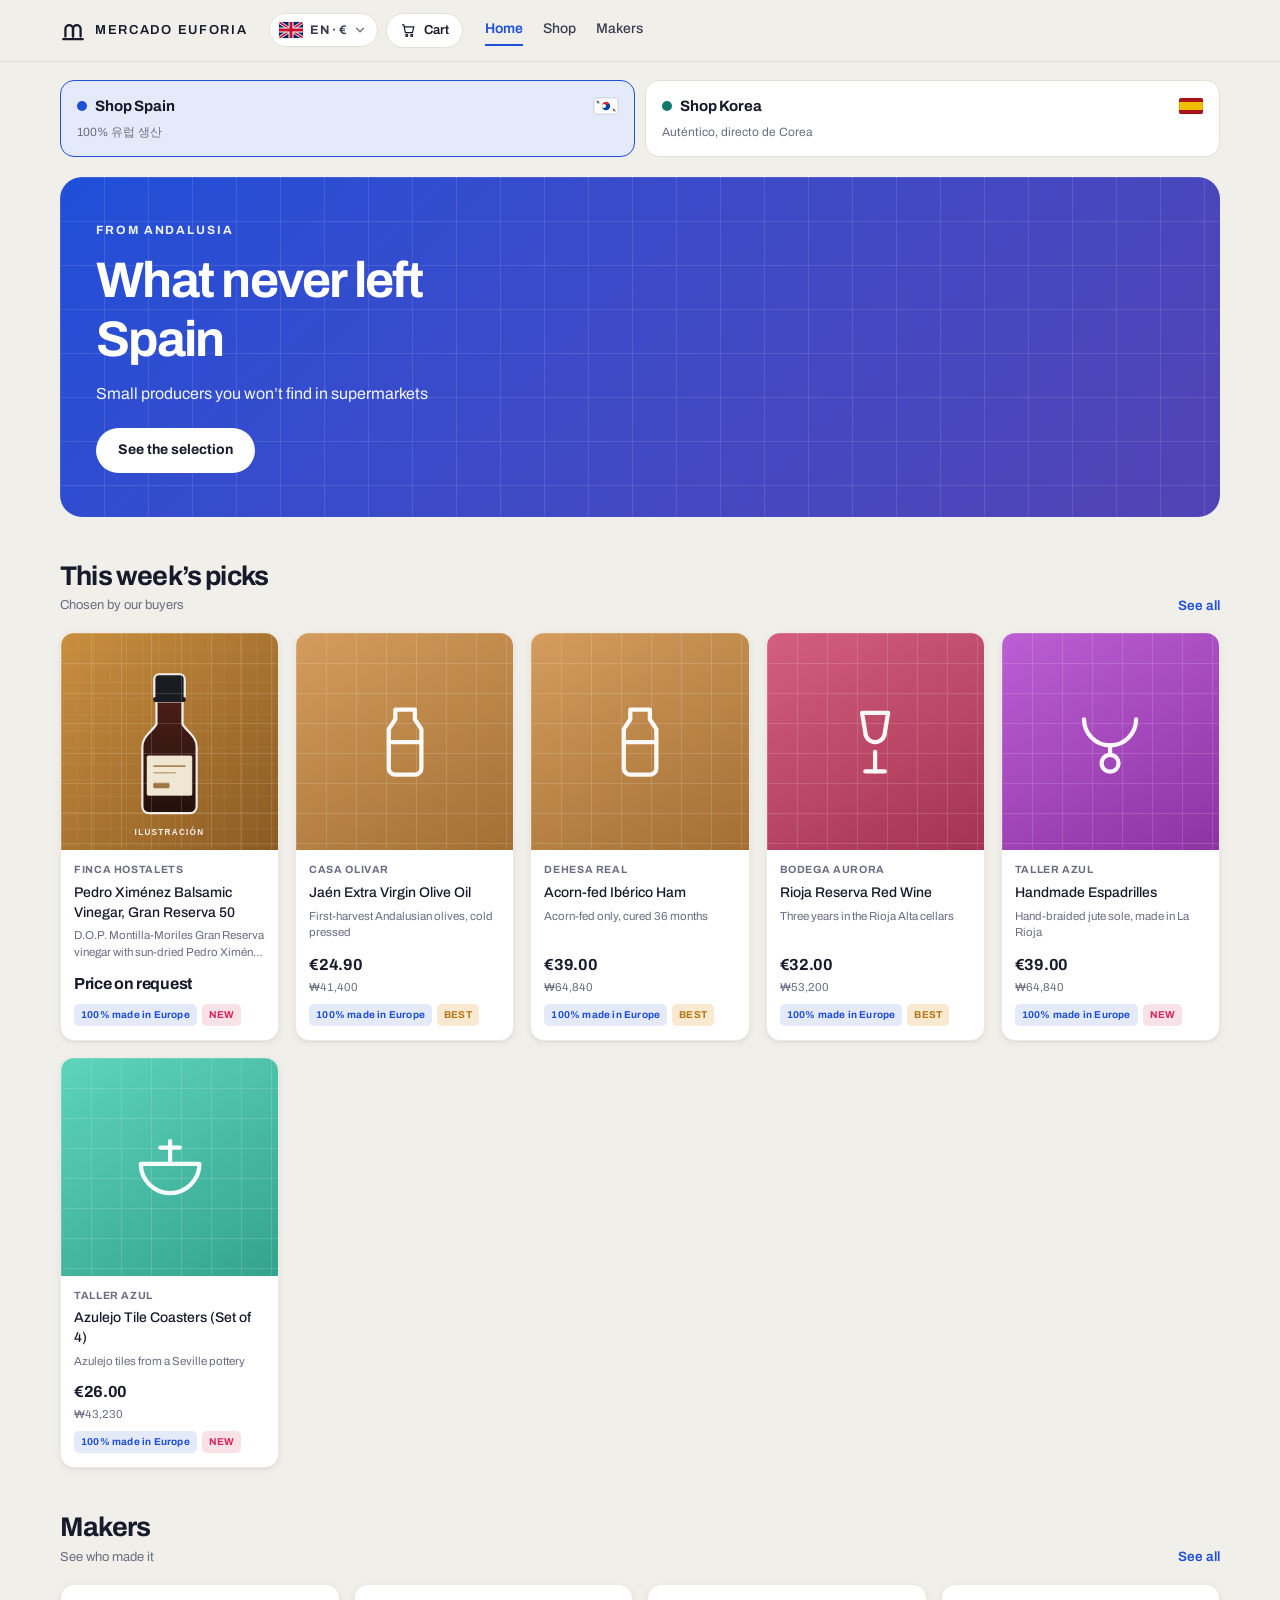
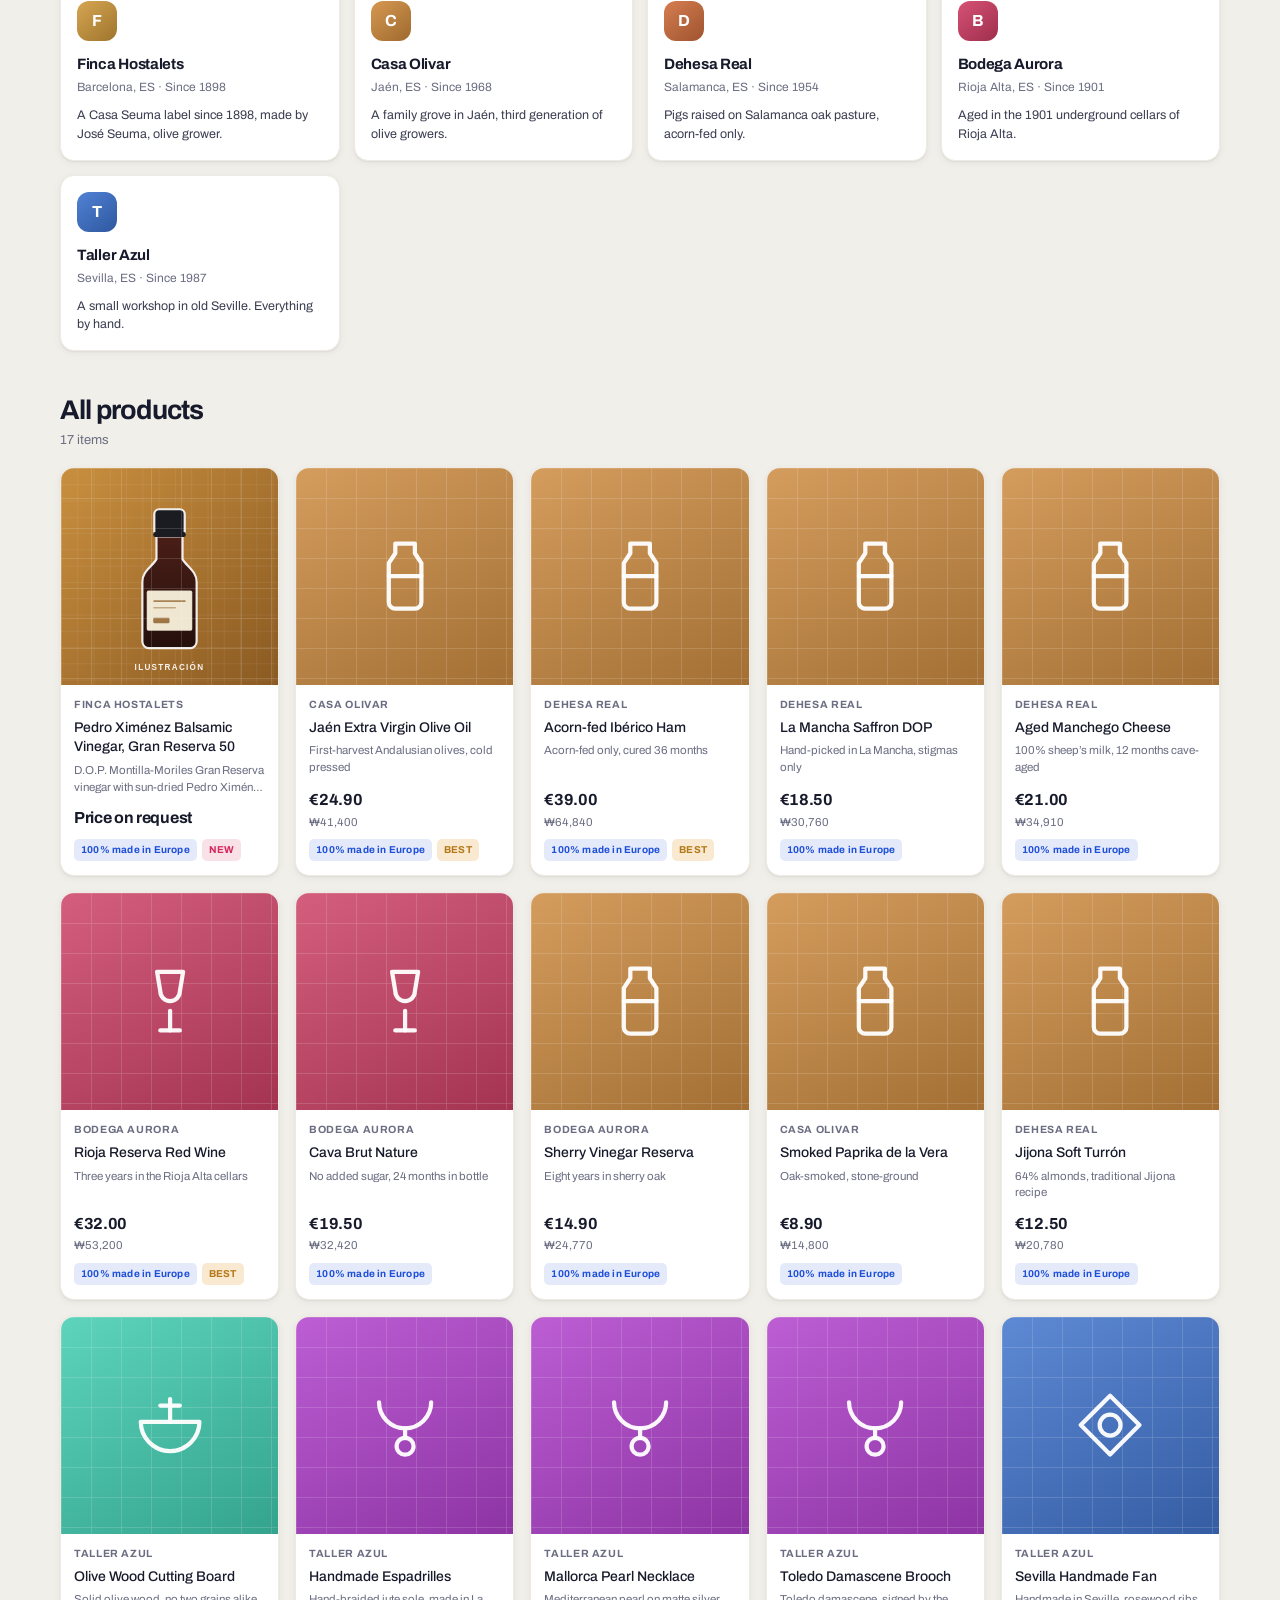
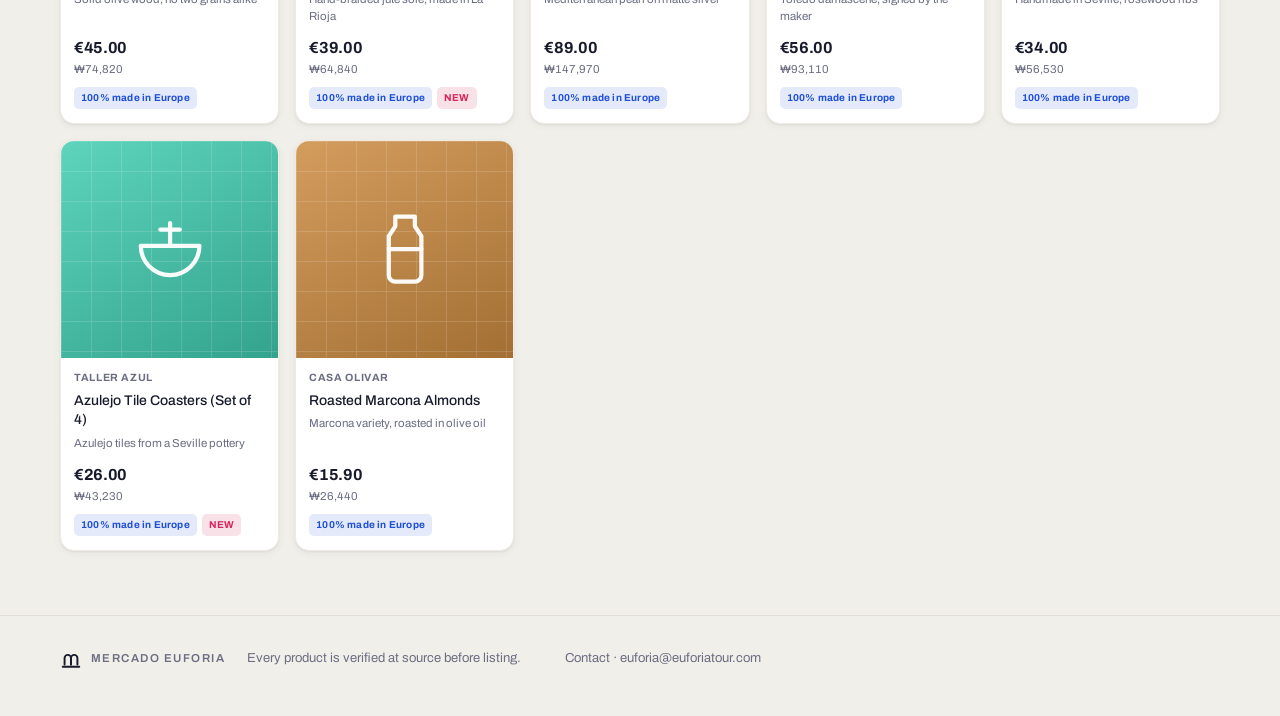
==== index.html @ 4f741f4c "Add files via upload" ====
<!doctype html>
<html lang="ko">
<head>
<meta charset="utf-8">
<meta name="viewport" content="width=device-width, initial-scale=1">
<title>Mercado Euforia — 유럽과 한국을, 한 장바구니 안에서</title>
<meta name="description" content="스페인 밖으로 수출되지 않던 것들과, 한국에서 실제로 쓰는 것들. 소규모 생산자에게서 바로 받은 상품을 7개 언어로 만나 보세요.">
<meta property="og:title" content="Mercado Euforia">
<meta property="og:description" content="유럽과 한국을, 한 장바구니 안에서">
<meta property="og:type" content="website">
<link rel="manifest" href="manifest.webmanifest">
<link rel="icon" href="assets/icon.svg" type="image/svg+xml">
<meta name="theme-color" content="#1E4FD8">
<meta name="apple-mobile-web-app-capable" content="yes">
<meta name="apple-mobile-web-app-status-bar-style" content="default">
<meta name="apple-mobile-web-app-title" content="Mercado">
<meta name="mobile-web-app-capable" content="yes">
<link rel="apple-touch-icon" href="assets/icon-180.png">
<link rel="preconnect" href="https://fonts.googleapis.com">
<link rel="preconnect" href="https://fonts.gstatic.com" crossorigin>
<link rel="stylesheet" href="https://fonts.googleapis.com/css2?family=Archivo:wght@400;500;600;700&display=swap">
<link rel="stylesheet" href="assets/styles.css">
</head>
<body>
<header class="site-head"></header>
<main id="main" class="wrap"></main>
<footer class="site-foot"></footer>

<script src="assets/i18n.js"></script>
<script src="assets/data.js"></script>
<script src="assets/media.js"></script>
<script src="assets/app.js"></script>
<script>
(function () {
  var M = window.ME, S = M.S, t = M.t;
  M.boot('index.html', function () {
    var es = S.hall === 'es';
    var list = M.P.filter(function (p) { return p.hall === S.hall; });
    var picks = list.filter(function (p) { return p.badge; }).slice(0, 8);
    var brands = M.B.filter(function (b) { return b.hall === S.hall; });

    document.getElementById('main').innerHTML =
      M.halls() +
      '<section class="hero">' +
        '<div class="tag">' + t(es ? 'home.tagES' : 'home.tagKR') + '</div>' +
        '<h1>' + t(es ? 'home.titleES' : 'home.titleKR').replace(/\n/g, '<br>') + '</h1>' +
        '<p>' + t(es ? 'home.subES' : 'home.subKR') + '</p>' +
        '<a class="cta" href="' + M.link('shop.html', {}) + '">' + t('home.cta') + '</a>' +
      '</section>' +

      '<section class="sec"><div class="sec-h"><div><h2>' + t('home.pick') + '</h2>' +
        '<div class="sub">' + t('home.pickSub') + '</div></div>' +
        '<a class="more" href="' + M.link('shop.html', {}) + '">' + t('home.more') + '</a></div>' +
        '<div class="grid">' + picks.map(M.pcard).join('') + '</div></section>' +

      '<section class="sec"><div class="sec-h"><div><h2>' + t('home.brands') + '</h2>' +
        '<div class="sub">' + t('home.brandsSub') + '</div></div>' +
        '<a class="more" href="' + M.link('brands.html', {}) + '">' + t('home.more') + '</a></div>' +
        '<div class="brands">' + brands.map(M.bcard).join('') + '</div></section>' +

      '<section class="sec"><div class="sec-h"><div><h2>' + t('home.all') + '</h2>' +
        '<div class="sub">' + list.length + ' ' + t('cat.items') + '</div></div></div>' +
        '<div class="grid">' + list.map(M.pcard).join('') + '</div></section>';
  });
})();
</script>
</body>
</html>
---- assets/styles.css ----
/* ===== Mercado Euforia — 공통 스타일 =====
   색을 바꾸려면 아래 :root 의 --cobalt / --jade / --pom 세 줄만 고치면 됩니다. */
:root{
  --bg:#F1EFE9; --surface:#FFFFFF; --surface2:#FAF8F4;
  --ink:#171A2B; --ink2:#3A3D50; --muted:#6B6E82;
  --line:#E3DFD6; --line2:#EFEBE3;

  --cobalt:#1E4FD8;   /* Shop Spain */
  --jade:#0F7A6C;     /* Shop Korea */
  --pom:#D6265A;      /* 포인트 */
  --saffron:#E09312;

  --accent:var(--cobalt);
  --accent-soft:color-mix(in srgb, var(--accent) 12%, var(--surface));
  --on-accent:#FFFFFF;

  --shadow-s:0 1px 2px rgba(23,26,43,.06), 0 2px 8px rgba(23,26,43,.05);
  --shadow-m:0 2px 6px rgba(23,26,43,.07), 0 14px 40px rgba(23,26,43,.10);
  --r-s:8px; --r-m:14px; --r-l:22px;
  --f:"Archivo","Pretendard","Apple SD Gothic Neo","Malgun Gothic","PingFang SC","Microsoft YaHei","Noto Sans KR",system-ui,sans-serif;
  --wrap:1200px;
}
@media (prefers-color-scheme: dark){
  :root:not([data-theme="light"]){
    --bg:#111320; --surface:#1A1D2C; --surface2:#222537;
    --ink:#ECEAE4; --ink2:#C6C6D2; --muted:#9698AC;
    --line:#2C3044; --line2:#252940;
    --cobalt:#7093FF; --jade:#3EC0AA; --pom:#FF5F87; --saffron:#F2B23F;
    --on-accent:#0E1020;
    --accent-soft:color-mix(in srgb, var(--accent) 22%, var(--surface));
    --shadow-s:0 1px 2px rgba(0,0,0,.4);
    --shadow-m:0 2px 6px rgba(0,0,0,.35), 0 16px 44px rgba(0,0,0,.45);
  }
}
:root[data-theme="dark"]{
  --bg:#111320; --surface:#1A1D2C; --surface2:#222537;
  --ink:#ECEAE4; --ink2:#C6C6D2; --muted:#9698AC;
  --line:#2C3044; --line2:#252940;
  --cobalt:#7093FF; --jade:#3EC0AA; --pom:#FF5F87; --saffron:#F2B23F;
  --on-accent:#0E1020;
  --accent-soft:color-mix(in srgb, var(--accent) 22%, var(--surface));
  --shadow-s:0 1px 2px rgba(0,0,0,.4);
  --shadow-m:0 2px 6px rgba(0,0,0,.35), 0 16px 44px rgba(0,0,0,.45);
}
[data-hall="kr"]{ --accent:var(--jade) }

*{box-sizing:border-box}
html{scroll-behavior:smooth}
body{
  margin:0; background:var(--bg); color:var(--ink); font-family:var(--f);
  font-size:16px; line-height:1.6; -webkit-font-smoothing:antialiased;
  word-break:keep-all; overflow-wrap:break-word;
}
h1,h2,h3,h4{margin:0; font-weight:700; letter-spacing:-.03em; text-wrap:balance; line-height:1.18}
p{margin:0}
a{color:inherit; text-decoration:none}
img{max-width:100%; display:block}
button{font:inherit; color:inherit; border:0; background:none; cursor:pointer}
input,select,textarea{font:inherit; color:inherit}
:focus-visible{outline:2.5px solid var(--accent); outline-offset:2px; border-radius:4px}
@media (prefers-reduced-motion:reduce){*{animation-duration:.01ms!important;transition-duration:.01ms!important}}
.wrap{max-width:var(--wrap); margin:0 auto; padding:0 20px}
[hidden]{display:none!important}
.sr{position:absolute;width:1px;height:1px;overflow:hidden;clip:rect(0 0 0 0);white-space:nowrap}

/* ---------- 로고 ---------- */
.mk{width:1em;height:1em;flex:none}
.lockup{display:flex;align-items:center;gap:9px}
.lockup .mk{font-size:26px;color:var(--ink)}
.lockup .wm{font-size:13px;font-weight:600;letter-spacing:.13em;text-transform:uppercase;white-space:nowrap}

/* ---------- 헤더 ---------- */
.site-head{position:sticky;top:0;z-index:60;background:color-mix(in srgb,var(--bg) 90%,transparent);backdrop-filter:blur(14px);border-bottom:1px solid var(--line)}
/* 데스크톱: 로고 · 메뉴 ······ 도구 를 한 줄에 */
.head-in{display:flex;align-items:center;gap:22px;padding-block:13px}
.head-top{display:contents}
.nav{display:flex;gap:20px;font-size:14px;font-weight:500;margin-right:auto}
.nav a{color:var(--ink2);padding:3px 0;border-bottom:2px solid transparent;white-space:nowrap}
.nav a:hover{color:var(--ink)}
.nav a[aria-current="page"]{color:var(--accent);border-bottom-color:var(--accent);font-weight:600}
.head-tools{display:flex;align-items:center;gap:8px}
.sel{background:var(--surface);border:1px solid var(--line);border-radius:999px;padding:6px 10px;font-size:13px;color:var(--ink2);cursor:pointer}
.picker-btn{display:flex;align-items:center;gap:7px;background:var(--surface);border:1px solid var(--line);border-radius:999px;padding:6px 10px 6px 9px;font-size:12.5px;font-weight:700;white-space:nowrap}
.picker-btn .flag{border-radius:2px;flex:none;box-shadow:0 0 0 .5px rgba(0,0,0,.12)}
.picker-btn .pb-t{letter-spacing:.04em;color:var(--ink2)}
.picker-btn .chev{width:14px;height:14px;fill:none;stroke:var(--muted);stroke-width:2.2;stroke-linecap:round;stroke-linejoin:round;flex:none}
.picker-btn[aria-expanded="true"]{border-color:var(--accent)}
.picker-btn[aria-expanded="true"] .chev{transform:rotate(180deg)}

.picker{position:absolute;top:calc(100% + 8px);right:20px;z-index:80;width:290px;
  background:var(--surface);border:1px solid var(--line);border-radius:var(--r-m);box-shadow:var(--shadow-m);padding:14px}
.pk-h{font-size:10.5px;font-weight:700;letter-spacing:.12em;text-transform:uppercase;color:var(--muted);margin-bottom:8px}
.pk-h + .curbar{margin-bottom:2px}
.pk-langs{display:grid;grid-template-columns:1fr 1fr;gap:5px;margin-bottom:16px}
.pk-lang{display:flex;align-items:center;gap:9px;padding:8px 9px;border-radius:9px;border:1px solid transparent;font-size:13px;font-weight:500;text-align:left;transition:.14s}
.pk-lang .flag{border-radius:2px;flex:none;box-shadow:0 0 0 .5px rgba(0,0,0,.12)}
.pk-lang:hover{background:var(--surface2)}
.pk-lang[aria-pressed="true"]{background:var(--accent-soft);border-color:var(--accent);color:var(--accent);font-weight:700}
.curbar{display:grid;grid-template-columns:1fr 1fr;gap:5px}
.cur{padding:9px 10px;font-size:13px;font-weight:600;color:var(--ink2);border:1px solid var(--line);border-radius:9px;background:var(--surface2);font-variant-numeric:tabular-nums;white-space:nowrap}
.cur[aria-pressed="true"]{background:var(--accent);color:var(--on-accent);border-color:var(--accent)}
.ios-hint{font-size:12.5px;color:var(--ink2);background:var(--surface2);border:1px solid var(--line2);border-radius:9px;padding:10px 11px;line-height:1.5}

/* 모바일: 1줄 = 로고 + 도구, 2줄 = 메뉴. 줄바꿈에 맡기지 않고 고정합니다. */
@media(max-width:860px){
  .wrap{padding:0 16px}
  .head-in{flex-direction:column;align-items:stretch;gap:9px;padding-block:10px 8px}
  .head-top{display:flex;align-items:center;justify-content:space-between;gap:10px}
  .lockup .mk{font-size:22px}
  .lockup .wm{font-size:11px;letter-spacing:.1em}
  .nav{margin-right:0;gap:20px;font-size:14px;overflow-x:auto;scrollbar-width:none}
  .nav::-webkit-scrollbar{display:none}
  .cart-btn{padding:6px 11px}
  .cart-lbl{display:none}
  .picker{left:16px;right:16px;width:auto}
  .picker-btn{padding:6px 9px 6px 8px;gap:6px}
  .hall{padding:12px 13px}
  .hall .hn{font-size:14px;gap:7px}
  .hall .hs{font-size:11.5px}
}
.cart-btn{position:relative;display:flex;align-items:center;gap:7px;background:var(--surface);border:1px solid var(--line);border-radius:999px;padding:6px 13px;font-size:13px;font-weight:600}
.cart-btn svg{width:17px;height:17px;fill:none;stroke:currentColor;stroke-width:1.7;stroke-linecap:round;stroke-linejoin:round}
.cart-n{background:var(--pom);color:#fff;font-size:11px;font-weight:700;border-radius:999px;min-width:18px;height:18px;display:grid;place-items:center;padding:0 5px}

/* ---------- 관 전환 ---------- */
.halls{display:grid;grid-template-columns:1fr 1fr;gap:10px;padding:18px 0 4px}
.hall{border:1px solid var(--line);background:var(--surface);border-radius:var(--r-m);padding:13px 16px;text-align:left;transition:.16s}
.hall .hn{font-weight:700;font-size:15px;display:flex;align-items:center;gap:8px;letter-spacing:-.01em}
.hall .ht{white-space:nowrap}
.hall .hf{margin-left:auto;display:flex}
.hall .hs{font-size:12px;color:var(--muted);margin-top:3px;line-height:1.4}
.hall .hf .flag{border-radius:2px;box-shadow:0 0 0 .5px rgba(0,0,0,.12)}
.hall .dot{width:10px;height:10px;border-radius:50%;flex:none}
.hall[data-h="es"] .dot{background:var(--cobalt)}
.hall[data-h="kr"] .dot{background:var(--jade)}
.hall[aria-pressed="true"]{border-color:var(--accent);background:var(--accent-soft)}

/* ---------- 히어로 ---------- */
.hero{
  margin-top:16px;border-radius:var(--r-l);padding:44px 36px;color:#fff;position:relative;overflow:hidden;
  background:linear-gradient(135deg,var(--accent),color-mix(in srgb,var(--accent) 72%,var(--pom)));
}
.hero::after{content:"";position:absolute;inset:0;opacity:.2;pointer-events:none;
  background-image:linear-gradient(to right,rgba(255,255,255,.55) 1px,transparent 1px),linear-gradient(to bottom,rgba(255,255,255,.55) 1px,transparent 1px);
  background-size:44px 44px}
.hero>*{position:relative}
.hero .tag{font-size:12px;letter-spacing:.16em;text-transform:uppercase;font-weight:700;opacity:.92}
.hero h1{font-size:clamp(30px,4.6vw,50px);margin-top:10px;letter-spacing:-.035em}
.hero p{margin-top:12px;font-size:16px;opacity:.94;max-width:44ch}
.hero .cta{display:inline-block;margin-top:22px;background:#fff;color:#171A2B;font-weight:700;font-size:14px;padding:11px 22px;border-radius:999px}

/* ---------- 섹션 ---------- */
.sec{padding:44px 0 0}
.sec-h{display:flex;align-items:flex-end;justify-content:space-between;gap:14px;margin-bottom:16px;flex-wrap:wrap}
.sec-h h2{font-size:clamp(21px,2.4vw,27px)}
.sec-h .sub{font-size:13px;color:var(--muted);margin-top:3px;letter-spacing:0;font-weight:400}
.sec-h .more{font-size:13.5px;color:var(--accent);font-weight:600}

/* ---------- 상품 카드 ---------- */
.grid{display:grid;grid-template-columns:repeat(auto-fill,minmax(210px,1fr));gap:16px}
.pcard{background:var(--surface);border:1px solid var(--line2);border-radius:var(--r-m);overflow:hidden;box-shadow:var(--shadow-s);display:flex;flex-direction:column;transition:.16s}
.pcard:hover{transform:translateY(-2px);box-shadow:var(--shadow-m)}
.pimg{aspect-ratio:1/1;position:relative;overflow:hidden;background:linear-gradient(150deg,hsl(var(--h) 58% 60%),hsl(var(--h) 52% 42%))}
.pimg::after{content:"";position:absolute;inset:0;opacity:.24;
  background-image:linear-gradient(to right,rgba(255,255,255,.6) 1px,transparent 1px),linear-gradient(to bottom,rgba(255,255,255,.6) 1px,transparent 1px);
  background-size:30px 30px}
.pimg.has-img{background:var(--surface2)}
.pimg.has-img img{position:absolute;inset:0;width:100%;height:100%;object-fit:cover}
.pimg .gl{position:absolute;inset:0;display:grid;place-items:center}
.pimg .gl svg{width:36%;height:36%;fill:none;stroke:rgba(255,255,255,.95);stroke-width:1.3;stroke-linecap:round;stroke-linejoin:round}
.pcard .body{padding:12px 13px 14px;display:flex;flex-direction:column;flex:1}
.pcard .brand{font-size:10.5px;font-weight:700;color:var(--muted);letter-spacing:.06em;text-transform:uppercase}
.pcard .name{font-size:14px;font-weight:500;margin-top:4px;line-height:1.4;display:-webkit-box;-webkit-line-clamp:2;line-clamp:2;-webkit-box-orient:vertical;overflow:hidden}
.pcard .tag{font-size:11.5px;color:var(--muted);margin-top:5px;line-height:1.45;display:-webkit-box;-webkit-line-clamp:2;line-clamp:2;-webkit-box-orient:vertical;overflow:hidden;flex:1}
.pcard .price{font-size:16px;font-weight:700;margin-top:10px;font-variant-numeric:tabular-nums;letter-spacing:-.02em}
.pcard .alt{font-size:11.5px;color:var(--muted);font-variant-numeric:tabular-nums}
.badges{display:flex;gap:5px;flex-wrap:wrap;margin-top:8px}
.bdg{font-size:10px;font-weight:700;padding:3px 7px;border-radius:5px;letter-spacing:.02em}
.bdg.eu{background:var(--accent-soft);color:var(--accent)}
.bdg.new{background:color-mix(in srgb,var(--pom) 14%,var(--surface));color:var(--pom)}
.bdg.best{background:color-mix(in srgb,var(--saffron) 20%,var(--surface));color:color-mix(in srgb,var(--saffron) 78%,var(--ink))}

/* ---------- 생산자 카드 ---------- */
.brands{display:grid;grid-template-columns:repeat(auto-fill,minmax(230px,1fr));gap:14px}
.bcard{background:var(--surface);border:1px solid var(--line2);border-radius:var(--r-m);padding:16px;box-shadow:var(--shadow-s);transition:.16s}
.bcard:hover{transform:translateY(-2px);box-shadow:var(--shadow-m)}
.bcard .av{width:40px;height:40px;border-radius:12px;display:grid;place-items:center;color:#fff;font-weight:700;font-size:16px}
.bcard .bn{font-size:15px;font-weight:700;margin-top:11px;letter-spacing:-.02em}
.bcard .bl{font-size:12px;color:var(--muted);margin-top:2px}
.bcard .bs{font-size:12.5px;color:var(--ink2);margin-top:9px;line-height:1.5}

/* ---------- 필터 ---------- */
.filters{display:flex;flex-direction:column;gap:9px;padding:8px 0 22px}
.chips{display:flex;gap:7px;flex-wrap:wrap}
.chip{padding:7px 14px;border-radius:999px;background:var(--surface);border:1px solid var(--line);font-size:13px;font-weight:500;color:var(--ink2);white-space:nowrap}
.chip[aria-pressed="true"]{background:var(--ink);color:var(--bg);border-color:var(--ink);font-weight:600}
.chip.sm{font-size:12.5px;padding:6px 12px;font-variant-numeric:tabular-nums}
.chip.sm[aria-pressed="true"]{background:var(--accent-soft);color:var(--accent);border-color:var(--accent);font-weight:700}
.count{font-size:13px;color:var(--muted);font-variant-numeric:tabular-nums}

/* ---------- 상품 상세 ---------- */
.pd{display:grid;grid-template-columns:1.05fr 1fr;gap:44px;padding:28px 0 0;align-items:start}
@media(max-width:820px){.pd{grid-template-columns:1fr;gap:26px}}
.pd .pimg{border-radius:var(--r-l)}
.pd .maker{font-size:13.5px;font-weight:600;color:var(--accent)}
.pd h1{font-size:clamp(24px,3.2vw,34px);margin-top:10px}
.pd .lead{font-size:15px;color:var(--ink2);margin-top:12px;line-height:1.6}
.price-row{display:flex;align-items:baseline;gap:12px;margin-top:20px}
.price-row .main{font-size:30px;font-weight:700;font-variant-numeric:tabular-nums;letter-spacing:-.035em}
.price-row .alt{font-size:14px;color:var(--muted);font-variant-numeric:tabular-nums}
.fxline{display:inline-block;margin-top:10px;font-size:12px;color:var(--ink2);background:var(--surface2);border:1px solid var(--line2);border-radius:7px;padding:5px 10px;font-variant-numeric:tabular-nums}
.fxnote{font-size:11.5px;color:var(--muted);margin-top:7px;line-height:1.5;max-width:52ch}
.pdesc{margin-top:24px;padding-top:20px;border-top:1px solid var(--line2)}
.pdesc h2{font-size:15px;letter-spacing:.02em;margin-bottom:10px}
.pdesc p{font-size:14.5px;line-height:1.75;color:var(--ink2);max-width:62ch}
.pdesc p + p{margin-top:10px}
.seal{display:flex;gap:12px;align-items:center;margin-top:20px;padding:14px 16px;border-radius:var(--r-m);background:var(--accent-soft);font-size:13px;line-height:1.5}
.seal b{display:block;font-size:14px;color:var(--accent)}
.seal .ring{width:36px;height:36px;border-radius:50%;border:2px solid var(--accent);display:grid;place-items:center;color:var(--accent);font-size:12px;font-weight:700;flex:none}
.spec{border-top:1px solid var(--line2);margin-top:22px;padding-top:16px;display:grid;gap:11px}
.spec .row{display:flex;justify-content:space-between;gap:18px;font-size:13.5px}
.spec dt{color:var(--muted);margin:0}
.spec dd{margin:0;font-weight:500;text-align:right}
.buy{display:flex;gap:10px;margin-top:24px;align-items:stretch;flex-wrap:wrap}
.qty{display:flex;align-items:center;gap:14px;border:1px solid var(--line);border-radius:12px;padding:0 14px;background:var(--surface)}
.qty button{width:28px;height:28px;border-radius:8px;background:var(--surface2);display:grid;place-items:center;font-weight:700;line-height:1}
.qty .n{font-weight:700;min-width:20px;text-align:center;font-variant-numeric:tabular-nums}
.btn{padding:14px 26px;border-radius:12px;font-weight:700;font-size:15px;text-align:center;transition:.15s;display:inline-block}
.btn.primary{background:var(--accent);color:var(--on-accent);flex:1;min-width:200px}
.btn.primary:hover{filter:brightness(1.08)}
.btn.ghost{background:var(--surface);border:1px solid var(--line)}
.btn.block{display:block;width:100%}

/* ---------- 장바구니 ---------- */
.cart-grid{display:grid;grid-template-columns:1.6fr 1fr;gap:34px;align-items:start;padding-top:22px}
@media(max-width:900px){.cart-grid{grid-template-columns:1fr}}
.citem{display:flex;gap:14px;background:var(--surface);border:1px solid var(--line2);border-radius:var(--r-m);padding:12px;box-shadow:var(--shadow-s);margin-bottom:12px}
.citem .pimg{width:88px;height:88px;border-radius:var(--r-s);flex:none;aspect-ratio:auto}
.citem .ci{flex:1;min-width:0}
.citem .cn{font-size:14.5px;font-weight:500;line-height:1.4}
.citem .cb{font-size:10.5px;color:var(--muted);font-weight:700;text-transform:uppercase;letter-spacing:.05em}
.citem .cp{font-size:15px;font-weight:700;margin-top:6px;font-variant-numeric:tabular-nums}
.citem .rm{color:var(--muted);font-size:12.5px;align-self:flex-start;text-decoration:underline}
.summary{background:var(--surface);border:1px solid var(--line);border-radius:var(--r-m);padding:20px;box-shadow:var(--shadow-s);position:sticky;top:86px}
.summary .r{display:flex;justify-content:space-between;font-size:14px;color:var(--ink2);font-variant-numeric:tabular-nums;margin-bottom:10px}
.summary .r.total{border-top:1px dashed var(--line);padding-top:13px;margin-top:6px;font-size:18px;font-weight:700;color:var(--ink)}
.note{font-size:12px;color:var(--muted);line-height:1.55;background:var(--surface2);border:1px dashed var(--line);border-radius:var(--r-s);padding:11px 13px;margin-top:14px}
.empty{padding:80px 20px;text-align:center;color:var(--muted)}
.empty .big{font-size:22px;color:var(--ink);font-weight:700;margin-bottom:8px}

/* ---------- 폼 ---------- */
.form{background:var(--surface);border:1px solid var(--line);border-radius:var(--r-m);padding:22px;box-shadow:var(--shadow-s);margin-top:20px}
.form h2{font-size:20px}
.form .lede{font-size:13.5px;color:var(--muted);margin-top:8px;line-height:1.6}
.fgrid{display:grid;grid-template-columns:1fr 1fr;gap:14px;margin-top:18px}
@media(max-width:640px){.fgrid{grid-template-columns:1fr}}
.field{display:flex;flex-direction:column;gap:6px}
.field.full{grid-column:1/-1}
.field label{font-size:12.5px;font-weight:600;color:var(--muted)}
.field input,.field textarea,.field select{
  background:var(--surface2);border:1px solid var(--line);border-radius:10px;padding:11px 13px;font-size:14px;width:100%;
}
.field textarea{min-height:88px;resize:vertical}
.req{color:var(--pom)}

/* ---------- 푸터 ---------- */
.site-foot{margin-top:64px;border-top:1px solid var(--line);padding:32px 0 46px;color:var(--muted);font-size:13px}
.foot-in{display:flex;gap:22px;flex-wrap:wrap;align-items:center}
.foot-in .lockup .mk{font-size:22px}
.foot-in .lockup .wm{font-size:11.5px}

/* ---------- 토스트 ---------- */
.toast{position:fixed;left:50%;bottom:28px;transform:translateX(-50%) translateY(12px);background:var(--ink);color:var(--bg);
  font-size:14px;font-weight:600;padding:12px 22px;border-radius:999px;opacity:0;pointer-events:none;transition:.25s;z-index:100;box-shadow:var(--shadow-m)}
.toast.on{opacity:1;transform:translateX(-50%) translateY(0)}

/* 좁은 화면: 관 카드가 두 칸으로 나란히 서려면 국기를 뺍니다 (부제가 이미 알려 줍니다) */
@media(max-width:420px){
  .halls{gap:8px}
  .hall{min-width:0;padding:11px 12px}
  .hall .hf{display:none}
  .hall .ht{overflow:hidden;text-overflow:ellipsis;min-width:0}
}
/* 아주 좁은 화면: 언어 버튼은 국기만 남깁니다 */
@media(max-width:374px){
  .lockup{min-width:0}
  .lockup .wm{font-size:10px;letter-spacing:.08em;overflow:hidden;text-overflow:ellipsis}
  .picker-btn .pb-t{display:none}
  .head-tools{gap:6px}
}

/* ===== 사진 갤러리 · 영상 ===== */
.gal{display:flex;flex-direction:column;gap:10px}
.gal .pimg{border-radius:var(--r-l)}
.pimg.is-video{background:#0C0E16}
.pimg.is-video iframe,.pimg.is-video video{position:absolute;inset:0;width:100%;height:100%;border:0;display:block;background:#0C0E16}
.pimg.is-video::after{display:none}
.gal-thumbs{display:flex;gap:8px;overflow-x:auto;scrollbar-width:none;padding-bottom:2px}
.gal-thumbs::-webkit-scrollbar{display:none}
.gth{position:relative;flex:0 0 68px;width:68px;height:68px;padding:0;border:1.5px solid var(--line);
  border-radius:var(--r-s);overflow:hidden;background:var(--surface2);cursor:pointer;transition:.15s}
.gth:hover{border-color:var(--muted)}
.gth.on{border-color:var(--accent);box-shadow:0 0 0 2px color-mix(in srgb,var(--accent) 26%,transparent)}
.gth img{width:100%;height:100%;object-fit:cover;display:block}
.gth .vbg{position:absolute;inset:0;background:linear-gradient(150deg,#2A2E42,#12141F)}
.gth .play{position:absolute;inset:0;display:grid;place-items:center;background:rgba(10,12,20,.34)}
.gth .play svg{width:24px;height:24px;fill:#fff}
@media(max-width:820px){ .gth{flex:0 0 60px;width:60px;height:60px} }
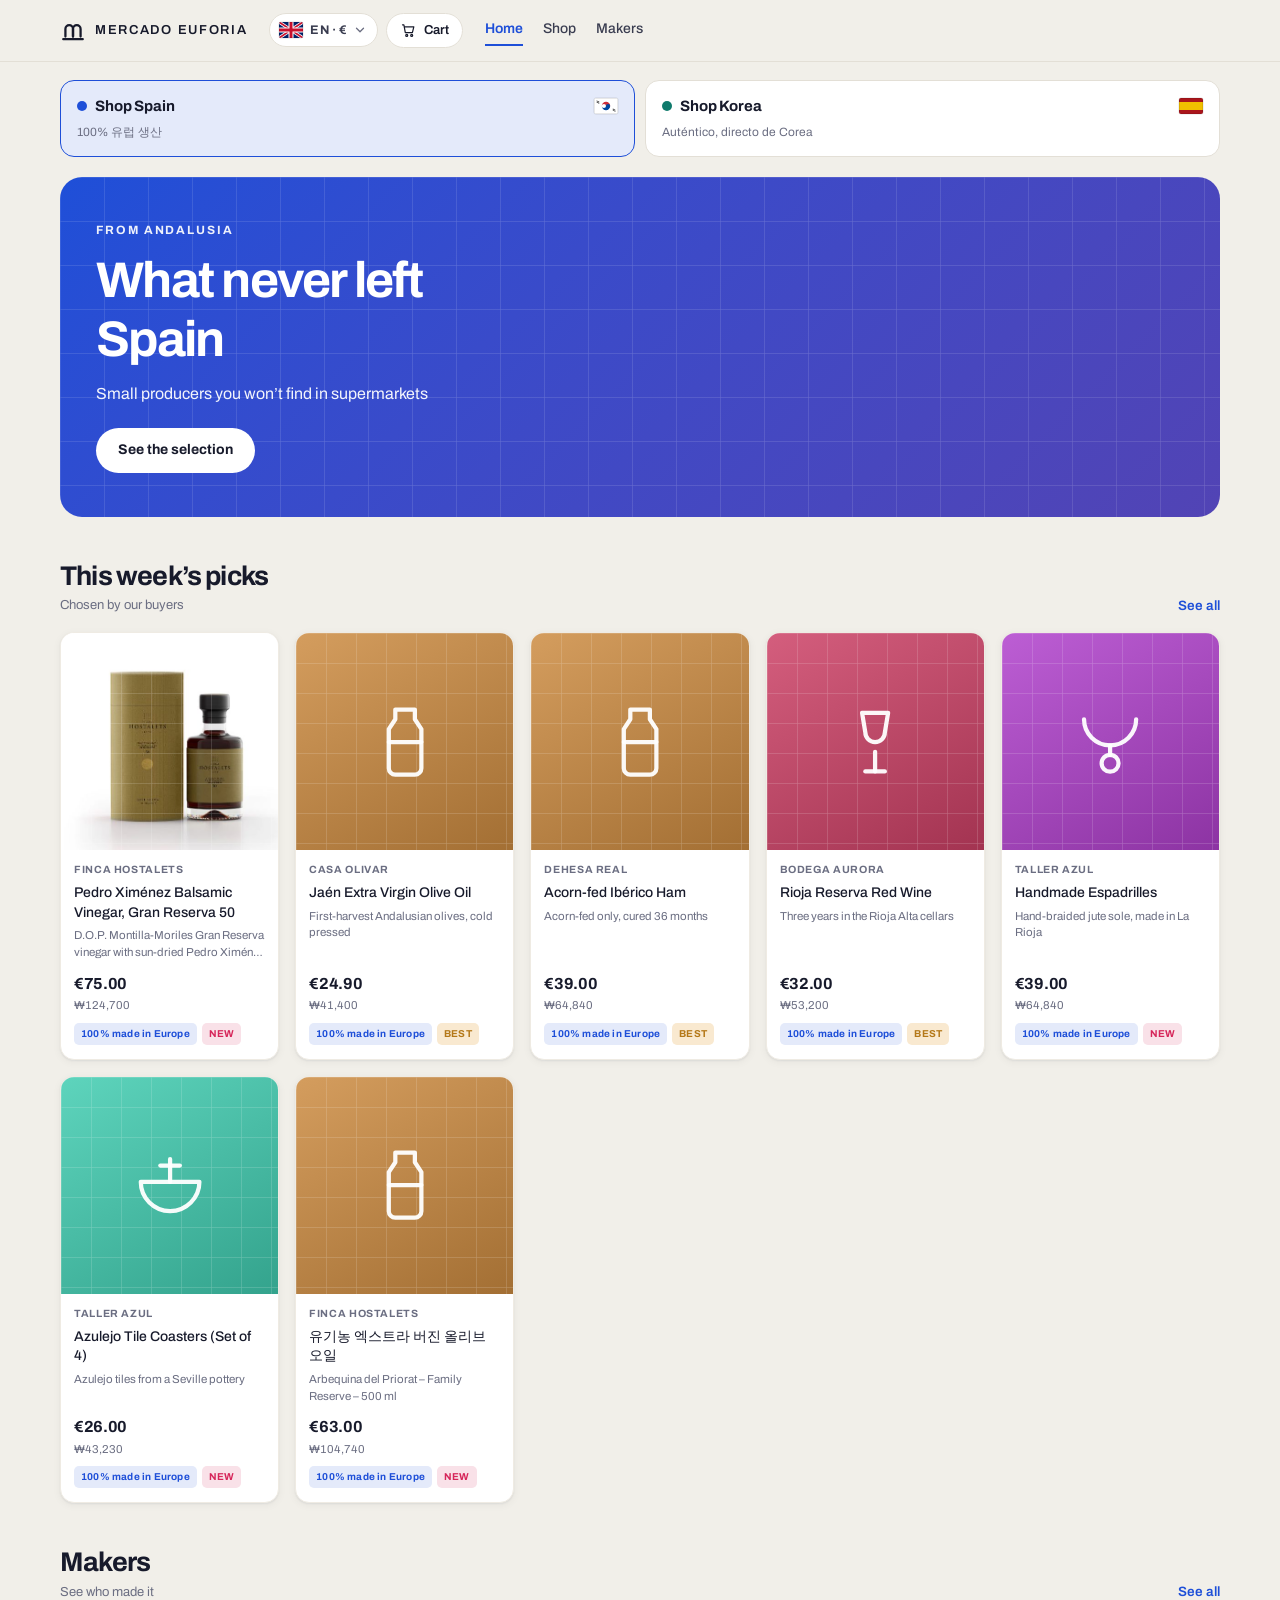
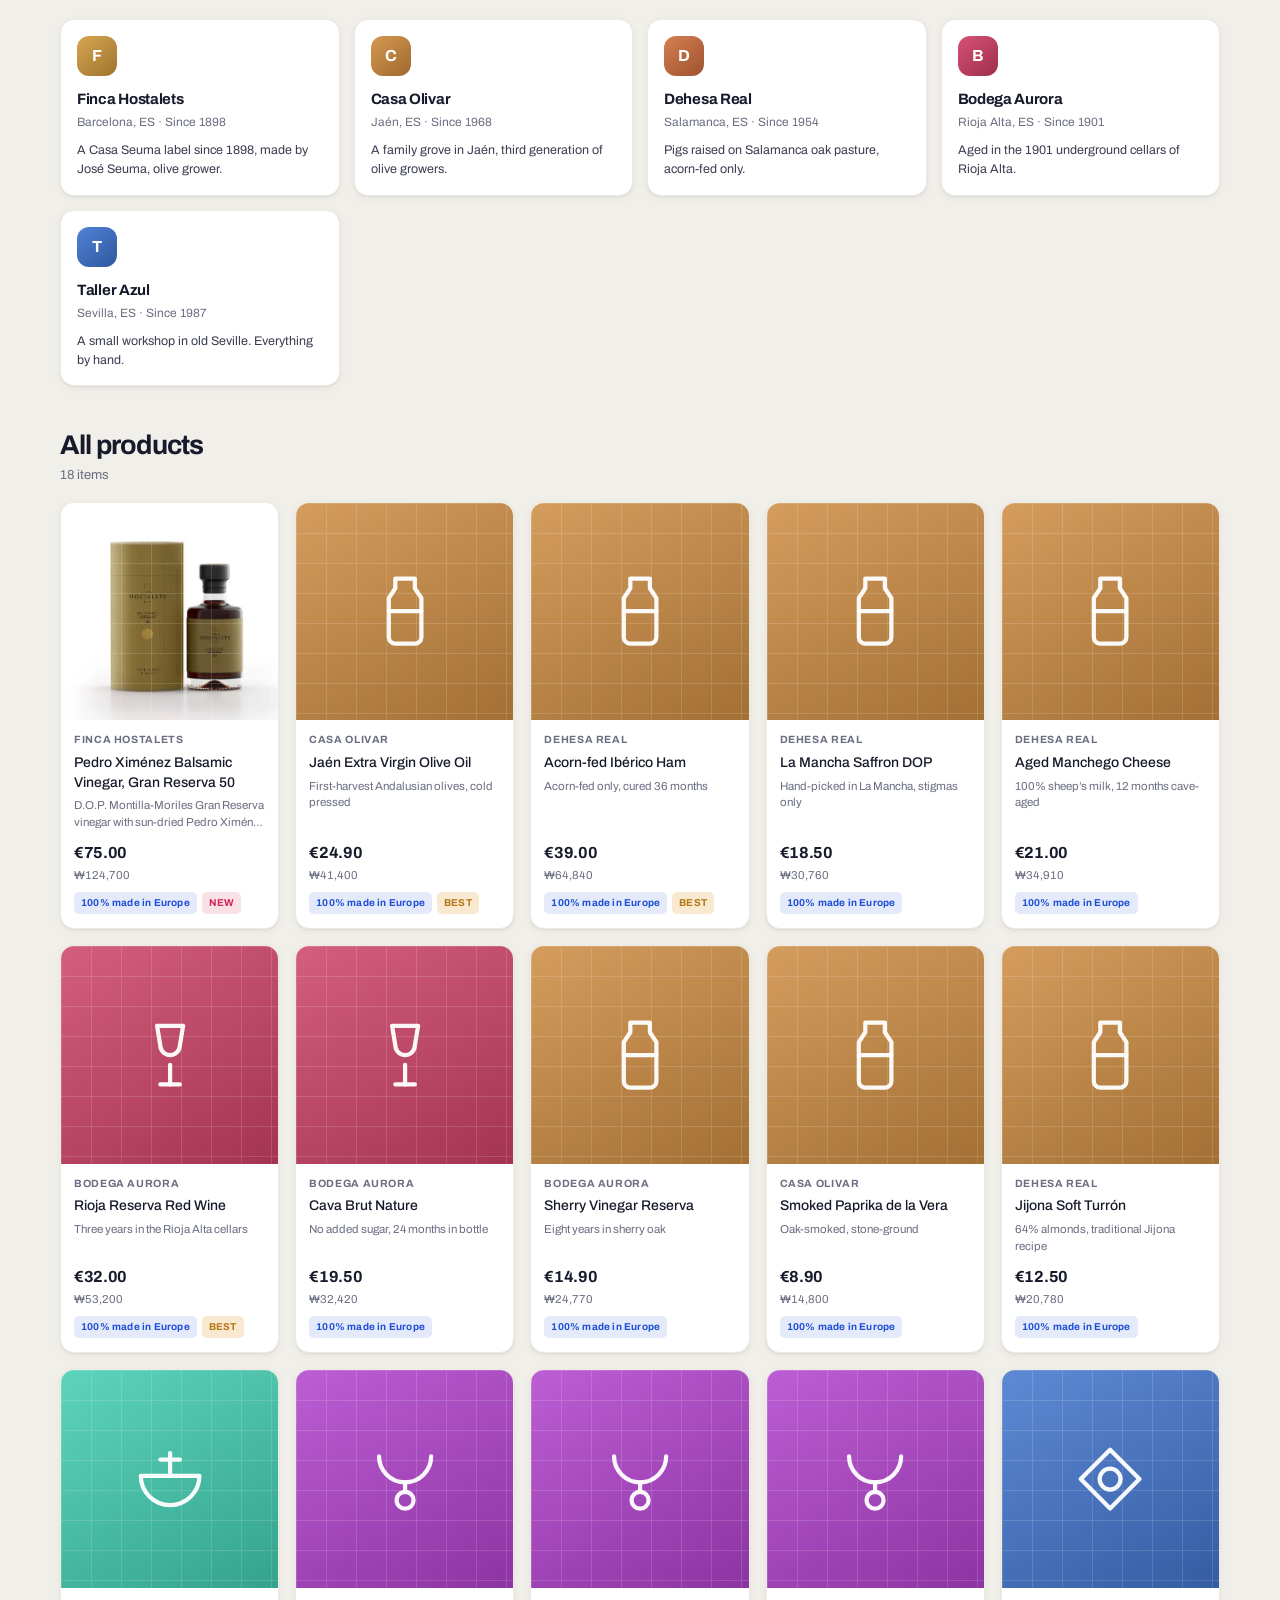
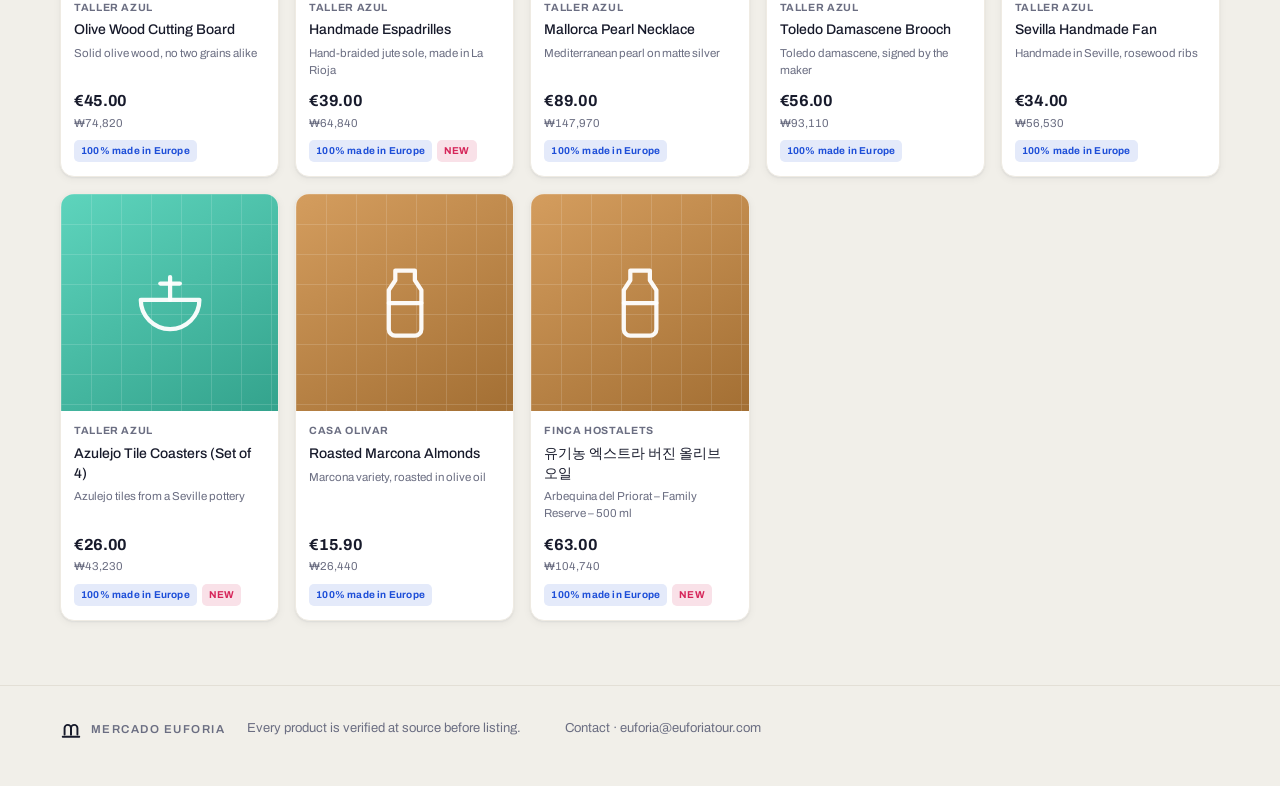
==== commit 5e14e2b1: "Add files via upload" ====
--- a/index.html
+++ b/index.html
@@ -35,7 +35,7 @@
   var M = window.ME, S = M.S, t = M.t;
   M.boot('index.html', function () {
     var es = S.hall === 'es';
-    var list = M.P.filter(function (p) { return p.hall === S.hall; });
+    var list = M.PV().filter(function (p) { return p.hall === S.hall; });
     var picks = list.filter(function (p) { return p.badge; }).slice(0, 8);
     var brands = M.B.filter(function (b) { return b.hall === S.hall; });
 
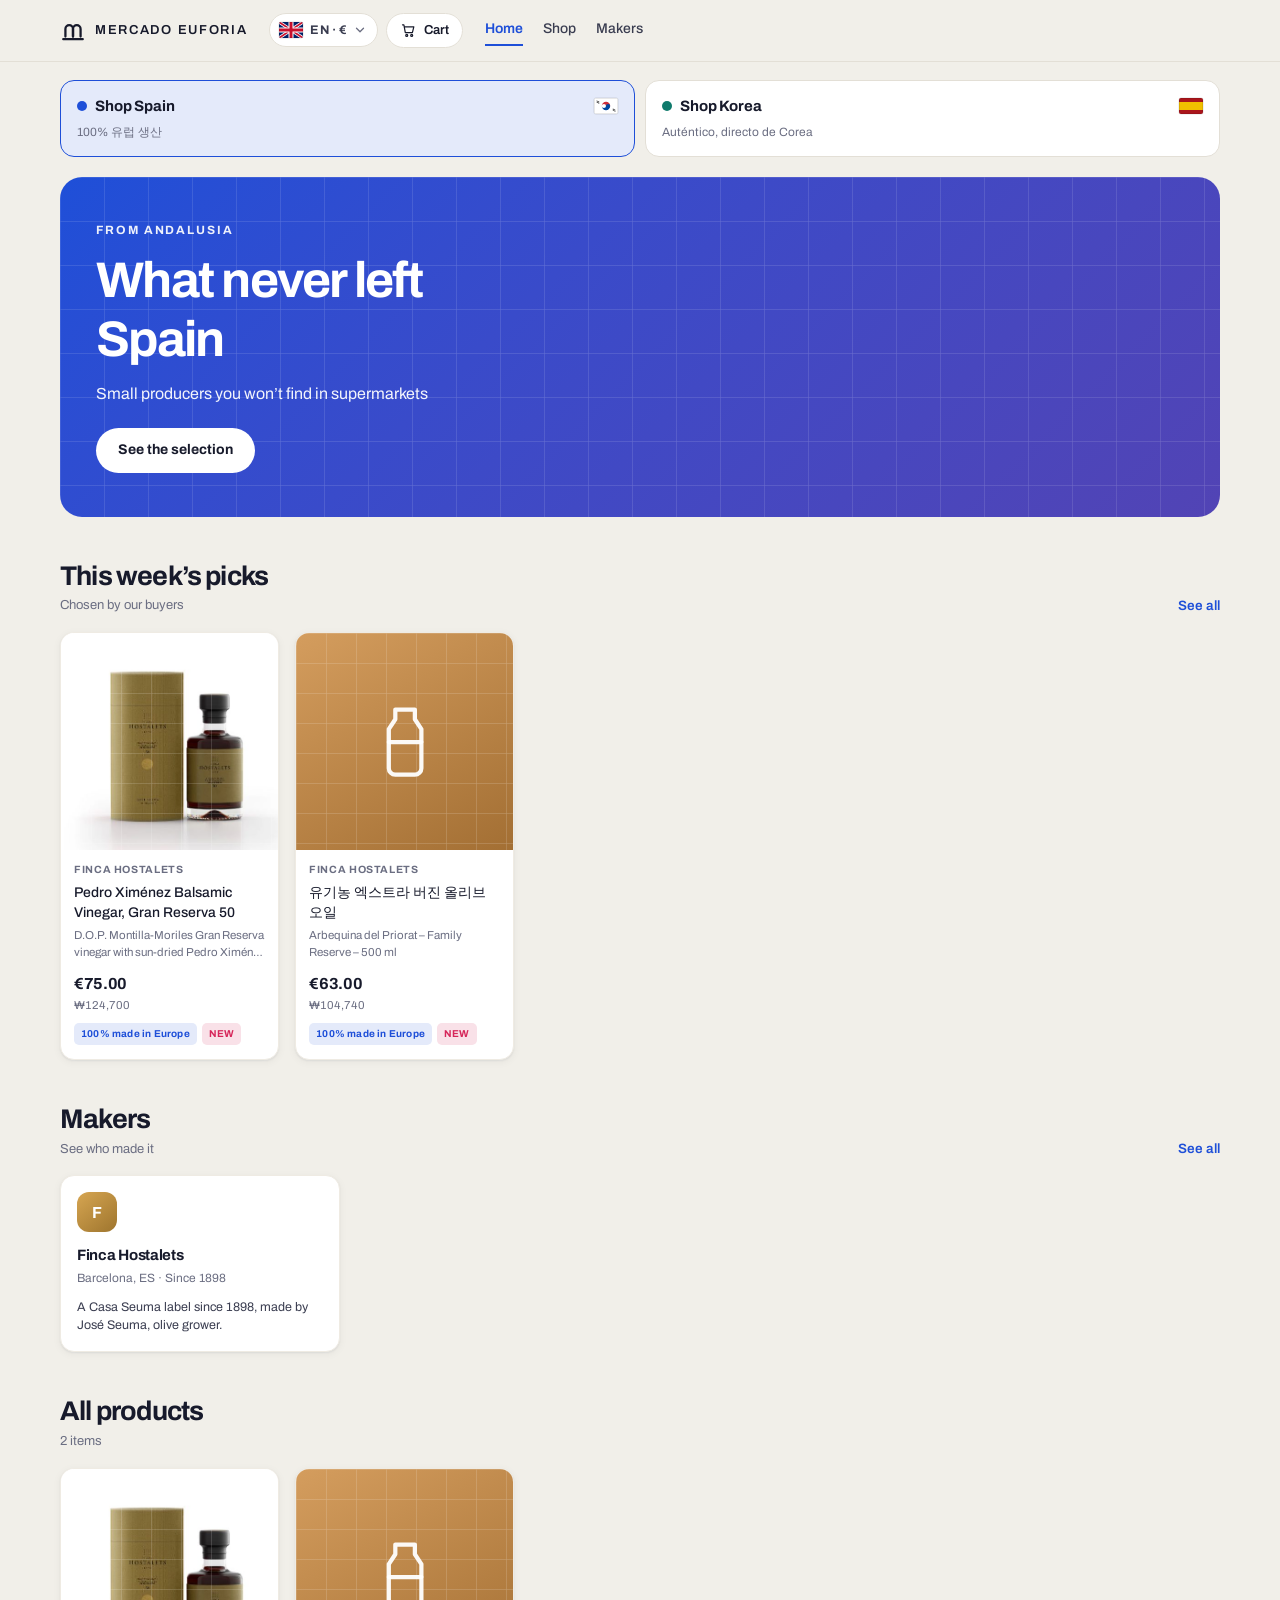
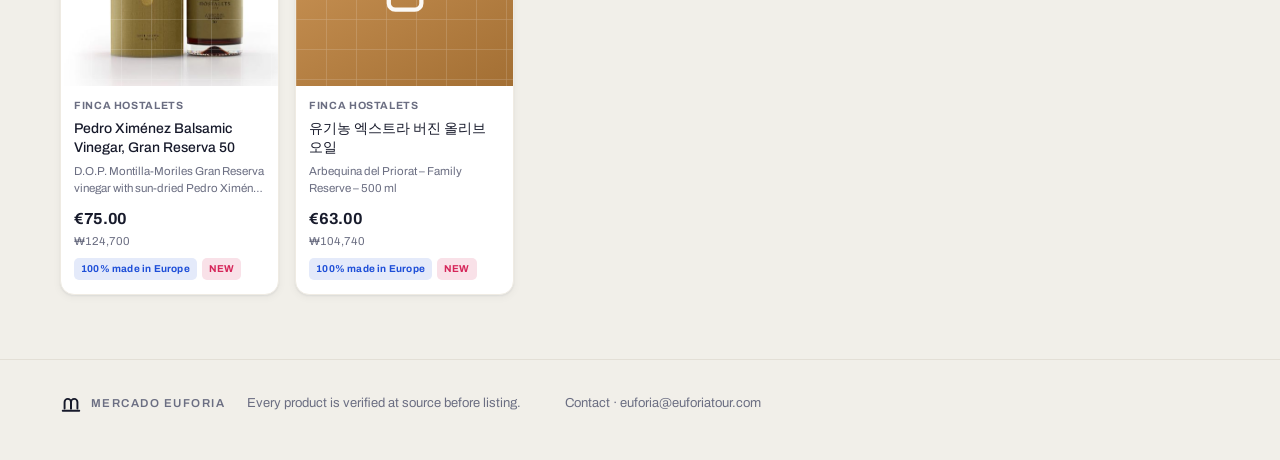
==== commit 15a4ca6a: "Add files via upload" ====
--- a/index.html
+++ b/index.html
@@ -48,19 +48,28 @@
         '<a class="cta" href="' + M.link('shop.html', {}) + '">' + t('home.cta') + '</a>' +
       '</section>' +
 
-      '<section class="sec"><div class="sec-h"><div><h2>' + t('home.pick') + '</h2>' +
-        '<div class="sub">' + t('home.pickSub') + '</div></div>' +
-        '<a class="more" href="' + M.link('shop.html', {}) + '">' + t('home.more') + '</a></div>' +
-        '<div class="grid">' + picks.map(M.pcard).join('') + '</div></section>' +
+      /* 상품이 아직 없는 관이면 빈 칸을 늘어놓지 않고 안내만 보여 줍니다 */
+      (picks.length
+        ? '<section class="sec"><div class="sec-h"><div><h2>' + t('home.pick') + '</h2>' +
+          '<div class="sub">' + t('home.pickSub') + '</div></div>' +
+          '<a class="more" href="' + M.link('shop.html', {}) + '">' + t('home.more') + '</a></div>' +
+          '<div class="grid">' + picks.map(M.pcard).join('') + '</div></section>'
+        : '') +
 
-      '<section class="sec"><div class="sec-h"><div><h2>' + t('home.brands') + '</h2>' +
-        '<div class="sub">' + t('home.brandsSub') + '</div></div>' +
-        '<a class="more" href="' + M.link('brands.html', {}) + '">' + t('home.more') + '</a></div>' +
-        '<div class="brands">' + brands.map(M.bcard).join('') + '</div></section>' +
+      (brands.length
+        ? '<section class="sec"><div class="sec-h"><div><h2>' + t('home.brands') + '</h2>' +
+          '<div class="sub">' + t('home.brandsSub') + '</div></div>' +
+          '<a class="more" href="' + M.link('brands.html', {}) + '">' + t('home.more') + '</a></div>' +
+          '<div class="brands">' + brands.map(M.bcard).join('') + '</div></section>'
+        : '') +
 
       '<section class="sec"><div class="sec-h"><div><h2>' + t('home.all') + '</h2>' +
         '<div class="sub">' + list.length + ' ' + t('cat.items') + '</div></div></div>' +
-        '<div class="grid">' + list.map(M.pcard).join('') + '</div></section>';
+        (list.length
+          ? '<div class="grid">' + list.map(M.pcard).join('') + '</div>'
+          : '<div class="empty"><div class="big">' + t('home.soon') + '</div>' +
+            '<p style="margin-top:10px;color:var(--muted)">' + t('home.soonSub') + '</p></div>') +
+      '</section>';
   });
 })();
 </script>
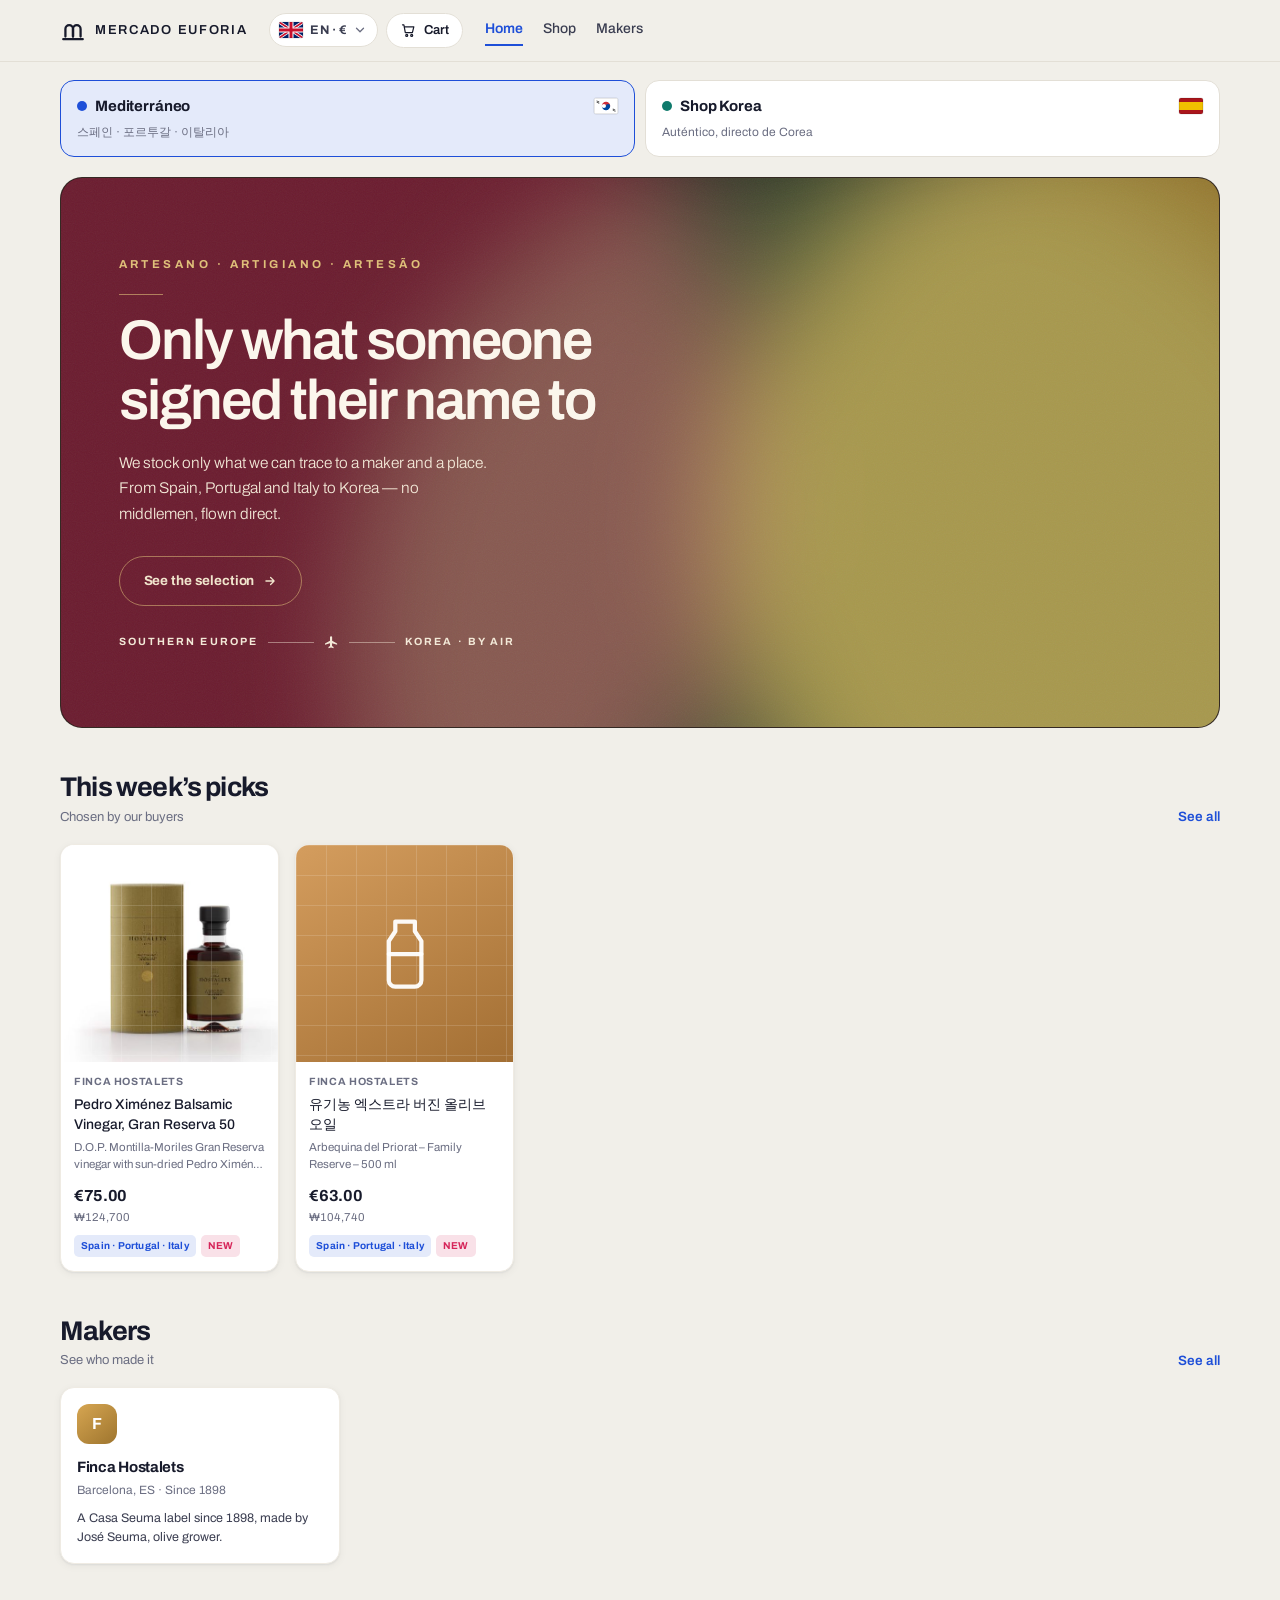
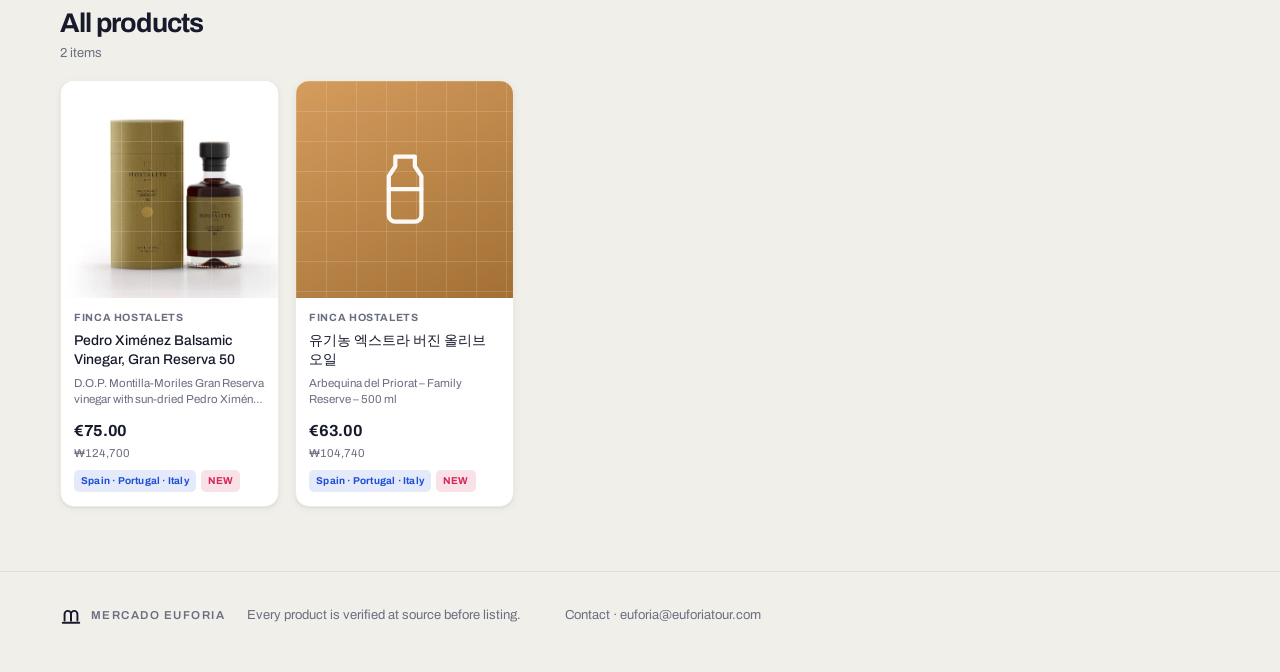
==== commit e4fbd06b: "Add files via upload" ====
--- a/index.html
+++ b/index.html
@@ -41,12 +41,30 @@
 
     document.getElementById('main').innerHTML =
       M.halls() +
-      '<section class="hero">' +
-        '<div class="tag">' + t(es ? 'home.tagES' : 'home.tagKR') + '</div>' +
-        '<h1>' + t(es ? 'home.titleES' : 'home.titleKR').replace(/\n/g, '<br>') + '</h1>' +
-        '<p>' + t(es ? 'home.subES' : 'home.subKR') + '</p>' +
-        '<a class="cta" href="' + M.link('shop.html', {}) + '">' + t('home.cta') + '</a>' +
-      '</section>' +
+      (function () {
+        /* 글자가 순서대로 올라옵니다. --d 는 그 순서(지연)입니다.
+           지연을 animation-delay 로 따로 쓰면 빛 효과와 부딪히므로 변수로 넘깁니다. */
+        var d = 30;
+        var step = function () { d += 90; return '--d:' + d + 'ms'; };
+        var title = t(es ? 'home.titleES' : 'home.titleKR').split('\n').map(function (line) {
+          return '<span class="ln"><span class="rise sheen" style="' + step() + '">' + M.esc(line) + '</span></span>';
+        }).join('');
+        return '<section class="hero">' +
+          '<div class="blobs"><span class="blob b1"></span><span class="blob b2"></span><span class="blob b3"></span></div>' +
+          '<div class="grain"></div>' +
+          '<div class="tag rise" style="' + step() + '">' + t(es ? 'home.tagES' : 'home.tagKR') + '</div>' +
+          '<div class="rule rise" style="' + step() + '"></div>' +
+          '<h1>' + title + '</h1>' +
+          '<p class="rise" style="' + step() + '">' + t(es ? 'home.subES' : 'home.subKR') + '</p>' +
+          '<a class="cta rise" href="' + M.link('shop.html', {}) + '" style="' + step() + '">' + t('home.cta') +
+            '<svg viewBox="0 0 24 24" aria-hidden="true"><path d="M5 12h14M13 6l6 6-6 6"/></svg></a>' +
+          '<div class="route rise" style="' + step() + '">' +
+            '<span>' + t(es ? 'home.rFromES' : 'home.rFromKR') + '</span><span class="ln2"></span>' +
+            '<svg class="pl" viewBox="0 0 24 24" aria-hidden="true"><path d="M21 15.5v-2l-8-4.5V3.7a1.7 1.7 0 0 0-3.4 0V9l-8 4.5v2l8-2.4v4.6l-2.4 1.6V21l4.1-1.1L15.3 21v-1.7L12.9 17.7V13.1z"/></svg>' +
+            '<span class="ln2"></span><span>' + t(es ? 'home.rToES' : 'home.rToKR') + '</span>' +
+          '</div>' +
+        '</section>';
+      })() +
 
       /* 상품이 아직 없는 관이면 빈 칸을 늘어놓지 않고 안내만 보여 줍니다 */
       (picks.length
--- a/assets/styles.css
+++ b/assets/styles.css
@@ -5,7 +5,7 @@
   --ink:#171A2B; --ink2:#3A3D50; --muted:#6B6E82;
   --line:#E3DFD6; --line2:#EFEBE3;
 
-  --cobalt:#1E4FD8;   /* Shop Spain */
+  --cobalt:#1E4FD8;   /* Mediterráneo */
   --jade:#0F7A6C;     /* Shop Korea */
   --pom:#D6265A;      /* 포인트 */
   --saffron:#E09312;
@@ -136,18 +136,72 @@
 .hall[aria-pressed="true"]{border-color:var(--accent);background:var(--accent-soft)}
 
 /* ---------- 히어로 ---------- */
+/* ---------- 첫 화면 (Artesano) ----------
+   색 덩어리 세 개가 44~58초 주기로 아주 느리게 흐릅니다.
+   그 위에 아주 옅은 입자를 얹어 인쇄물 같은 질감을 냅니다. */
 .hero{
-  margin-top:16px;border-radius:var(--r-l);padding:44px 36px;color:#fff;position:relative;overflow:hidden;
-  background:linear-gradient(135deg,var(--accent),color-mix(in srgb,var(--accent) 72%,var(--pom)));
-}
-.hero::after{content:"";position:absolute;inset:0;opacity:.2;pointer-events:none;
-  background-image:linear-gradient(to right,rgba(255,255,255,.55) 1px,transparent 1px),linear-gradient(to bottom,rgba(255,255,255,.55) 1px,transparent 1px);
-  background-size:44px 44px}
+  margin-top:16px;border-radius:var(--r-l);color:#F3E9D8;position:relative;overflow:hidden;isolation:isolate;
+  padding:clamp(44px,6vw,84px) clamp(24px,4.5vw,58px);min-height:330px;
+  display:flex;flex-direction:column;justify-content:center;
+  background:#140E14;border:1px solid rgba(214,180,110,.16);
+}
+.hero .blobs{position:absolute;inset:-30%;z-index:-2;filter:blur(58px)}
+.hero .blob{position:absolute;border-radius:50%;mix-blend-mode:screen;opacity:.85}
+.hero .b1{width:70%;padding-bottom:70%;left:-14%;top:-22%;background:#7A1E33;animation:hb1 44s ease-in-out infinite alternate}
+.hero .b2{width:50%;padding-bottom:50%;right:-4%;top:6%;background:#A9852F;animation:hb2 52s ease-in-out infinite alternate}
+.hero .b3{width:58%;padding-bottom:58%;left:34%;bottom:-34%;background:#3E5233;animation:hb3 58s ease-in-out infinite alternate}
+@keyframes hb1{to{transform:translate(18%,12%) scale(1.15)}}
+@keyframes hb2{to{transform:translate(-14%,18%) scale(1.24)}}
+@keyframes hb3{to{transform:translate(10%,-16%) scale(.88)}}
+/* Shop Korea 관은 같은 짜임에 색만 바꿉니다 */
+[data-hall="kr"] .hero .b1{background:#12463C}
+[data-hall="kr"] .hero .b2{background:#9A8A3A}
+[data-hall="kr"] .hero .b3{background:#243F52}
+.hero .grain{position:absolute;inset:0;z-index:-1;opacity:.13;pointer-events:none;
+  background-image:url("data:image/svg+xml,%3Csvg xmlns='http://www.w3.org/2000/svg' width='140' height='140'%3E%3Cfilter id='n'%3E%3CfeTurbulence type='fractalNoise' baseFrequency='.9' numOctaves='3'/%3E%3C/filter%3E%3Crect width='140' height='140' filter='url(%23n)' opacity='.5'/%3E%3C/svg%3E")}
 .hero>*{position:relative}
-.hero .tag{font-size:12px;letter-spacing:.16em;text-transform:uppercase;font-weight:700;opacity:.92}
-.hero h1{font-size:clamp(30px,4.6vw,50px);margin-top:10px;letter-spacing:-.035em}
-.hero p{margin-top:12px;font-size:16px;opacity:.94;max-width:44ch}
-.hero .cta{display:inline-block;margin-top:22px;background:#fff;color:#171A2B;font-weight:700;font-size:14px;padding:11px 22px;border-radius:999px}
+.hero .tag{font-size:clamp(10px,1vw,11.5px);font-weight:700;letter-spacing:.3em;text-transform:uppercase;color:#DFC07A}
+.hero .rule{width:44px;height:1px;background:rgba(223,192,122,.6);margin-top:20px}
+.hero h1{margin-top:16px;font-weight:600;letter-spacing:-.035em;line-height:1.08;
+  font-size:clamp(28px,5.2vw,56px);max-width:15ch;color:#FBF6EC}
+.hero h1 .ln{display:block;overflow:hidden}
+.hero p{margin-top:18px;font-size:clamp(14px,1.25vw,15.5px);line-height:1.65;max-width:42ch;opacity:.84;font-weight:300}
+.hero .cta{display:inline-flex;align-items:center;gap:9px;margin-top:clamp(22px,3vw,30px);align-self:flex-start;
+  font-size:13.5px;font-weight:700;letter-spacing:-.01em;padding:13px 24px;border-radius:999px;
+  background:transparent;color:#F0E4CC;border:1px solid rgba(223,192,122,.55);transition:.18s}
+.hero .cta:hover{background:rgba(223,192,122,.13)}
+.hero .cta svg{width:14px;height:14px;fill:none;stroke:currentColor;stroke-width:2.2;stroke-linecap:round;stroke-linejoin:round;transition:transform .18s}
+.hero .cta:hover svg{transform:translateX(3px)}
+
+/* 항공 노선 */
+.hero .route{display:flex;align-items:center;gap:10px;margin-top:clamp(20px,2.6vw,28px);
+  font-size:10.5px;font-weight:700;letter-spacing:.2em;text-transform:uppercase;opacity:.72;white-space:nowrap}
+.hero .route .ln2{flex:0 0 46px;height:1px;background:currentColor;opacity:.45}
+.hero .route .pl{width:15px;height:15px;flex:none;fill:currentColor;animation:fly 7s ease-in-out infinite}
+@keyframes fly{0%,100%{transform:translateX(-2px)}50%{transform:translateX(3px)}}
+@media(max-width:680px){
+  .hero .route{font-size:9.5px;letter-spacing:.12em;gap:8px}
+  .hero .route .ln2{flex:0 0 26px}
+}
+
+/* 글자 등장 + 제목 위를 지나는 빛.
+   두 효과를 각각 다른 class 의 animation 축약형으로 쓰면 뒤엣것이 앞엣것을 통째로
+   덮어써서 글자가 안 보입니다. 겹치는 줄은 반드시 한 줄에 함께 적습니다. */
+.rise{display:inline-block;opacity:0;transform:translateY(.5em);
+  animation:rise .85s cubic-bezier(.22,.7,.25,1) var(--d,0ms) forwards}
+@keyframes rise{to{opacity:1;transform:none}}
+.hero .route.rise{display:flex}   /* .rise 의 inline-block 이 가로 배치를 깨뜨립니다 */
+.sheen{background-image:linear-gradient(105deg,transparent 38%,rgba(255,255,255,.85) 50%,transparent 62%);
+  background-size:280% 100%;background-position:180% 0;-webkit-background-clip:text;background-clip:text}
+.rise.sheen{animation:rise .85s cubic-bezier(.22,.7,.25,1) var(--d,0ms) forwards,
+                      sheen 4.6s ease-in-out calc(var(--d,0ms) + 1.4s) infinite}
+@keyframes sheen{0%{background-position:180% 0}45%,100%{background-position:-90% 0}}
+
+@media (prefers-reduced-motion: reduce){
+  .hero .blob,.hero .route .pl{animation:none!important}
+  .rise{animation:none!important;opacity:1;transform:none}
+  .rise.sheen{-webkit-background-clip:initial;background-clip:initial;background-image:none}
+}
 
 /* ---------- 섹션 ---------- */
 .sec{padding:44px 0 0}
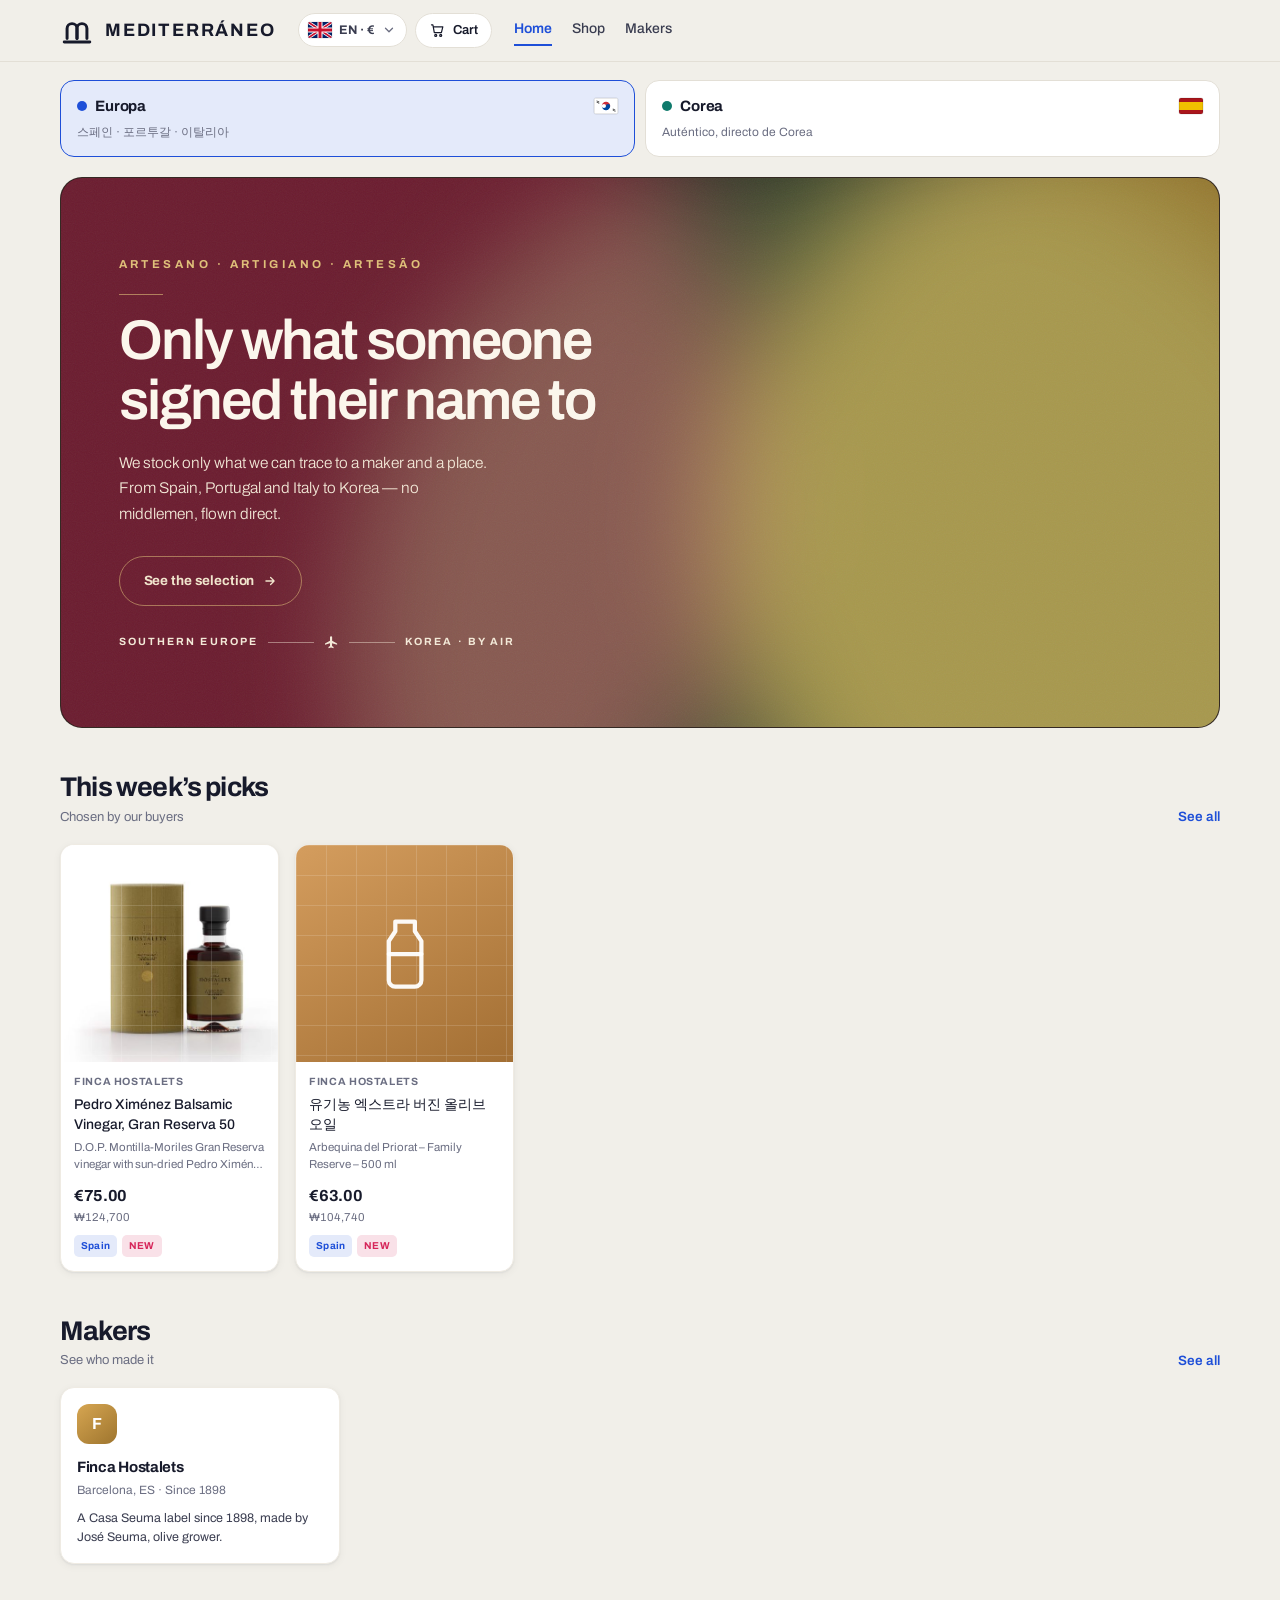
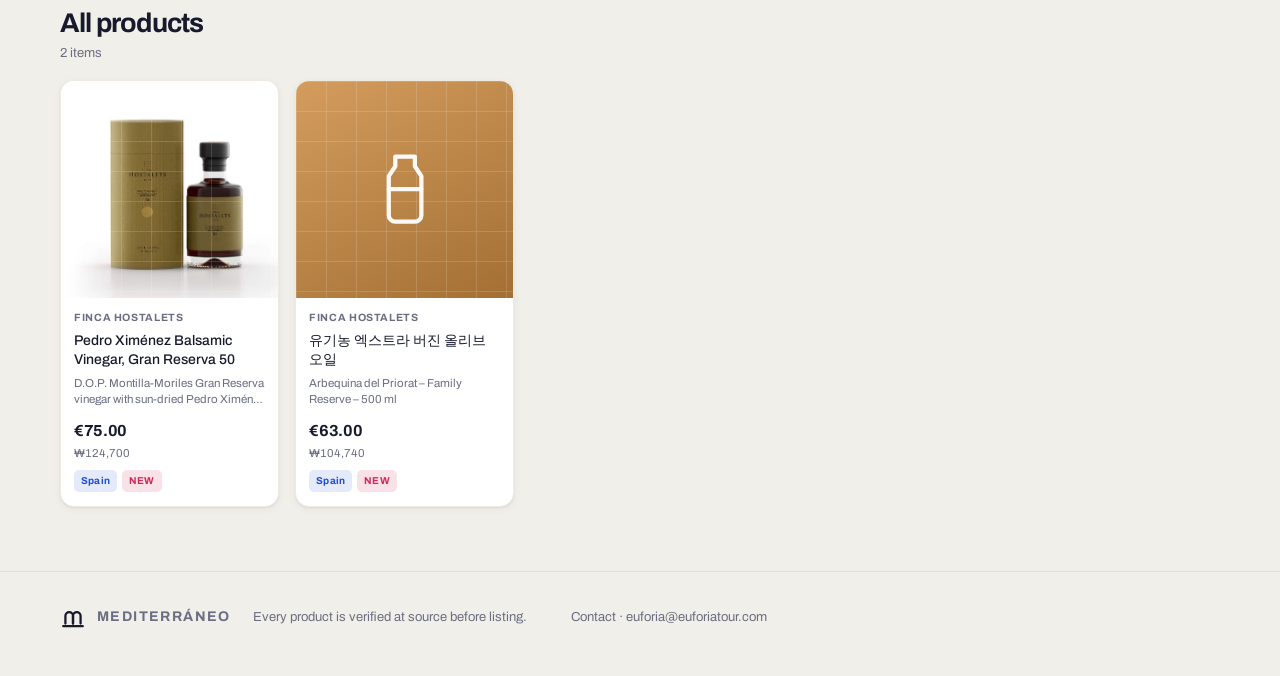
==== commit fb39571a: "Add files via upload" ====
--- a/index.html
+++ b/index.html
@@ -3,17 +3,17 @@
 <head>
 <meta charset="utf-8">
 <meta name="viewport" content="width=device-width, initial-scale=1">
-<title>Mercado Euforia — 유럽과 한국을, 한 장바구니 안에서</title>
-<meta name="description" content="스페인 밖으로 수출되지 않던 것들과, 한국에서 실제로 쓰는 것들. 소규모 생산자에게서 바로 받은 상품을 7개 언어로 만나 보세요.">
-<meta property="og:title" content="Mercado Euforia">
-<meta property="og:description" content="유럽과 한국을, 한 장바구니 안에서">
+<title>Mediterráneo — 남유럽에서 한국까지, 항공 직송</title>
+<meta name="description" content="만든 사람과 만든 곳을 확인한 것만. 스페인·포르투갈·이탈리아에서 한국까지, 중간 없이 항공으로 보내 드립니다.">
+<meta property="og:title" content="Mediterráneo">
+<meta property="og:description" content="남유럽에서 한국까지, 항공 직송">
 <meta property="og:type" content="website">
 <link rel="manifest" href="manifest.webmanifest">
 <link rel="icon" href="assets/icon.svg" type="image/svg+xml">
 <meta name="theme-color" content="#1E4FD8">
 <meta name="apple-mobile-web-app-capable" content="yes">
 <meta name="apple-mobile-web-app-status-bar-style" content="default">
-<meta name="apple-mobile-web-app-title" content="Mercado">
+<meta name="apple-mobile-web-app-title" content="Mediterráneo">
 <meta name="mobile-web-app-capable" content="yes">
 <link rel="apple-touch-icon" href="assets/icon-180.png">
 <link rel="preconnect" href="https://fonts.googleapis.com">
--- a/assets/styles.css
+++ b/assets/styles.css
@@ -1,4 +1,4 @@
-/* ===== Mercado Euforia — 공통 스타일 =====
+/* ===== Mediterráneo — 공통 스타일 =====
    색을 바꾸려면 아래 :root 의 --cobalt / --jade / --pom 세 줄만 고치면 됩니다. */
 :root{
   --bg:#F1EFE9; --surface:#FFFFFF; --surface2:#FAF8F4;
@@ -65,9 +65,9 @@
 
 /* ---------- 로고 ---------- */
 .mk{width:1em;height:1em;flex:none}
-.lockup{display:flex;align-items:center;gap:9px}
-.lockup .mk{font-size:26px;color:var(--ink)}
-.lockup .wm{font-size:13px;font-weight:600;letter-spacing:.13em;text-transform:uppercase;white-space:nowrap}
+.lockup{display:flex;align-items:center;gap:11px}
+.lockup .mk{font-size:34px;color:var(--ink)}
+.lockup .wm{font-size:18px;font-weight:700;letter-spacing:.1em;text-transform:uppercase;white-space:nowrap}
 
 /* ---------- 헤더 ---------- */
 .site-head{position:sticky;top:0;z-index:60;background:color-mix(in srgb,var(--bg) 90%,transparent);backdrop-filter:blur(14px);border-bottom:1px solid var(--line)}
@@ -106,8 +106,8 @@
   .wrap{padding:0 16px}
   .head-in{flex-direction:column;align-items:stretch;gap:9px;padding-block:10px 8px}
   .head-top{display:flex;align-items:center;justify-content:space-between;gap:10px}
-  .lockup .mk{font-size:22px}
-  .lockup .wm{font-size:11px;letter-spacing:.1em}
+  .lockup .mk{font-size:29px}
+  .lockup .wm{font-size:15px;letter-spacing:.08em}
   .nav{margin-right:0;gap:20px;font-size:14px;overflow-x:auto;scrollbar-width:none}
   .nav::-webkit-scrollbar{display:none}
   .cart-btn{padding:6px 11px}
@@ -320,8 +320,8 @@
 /* ---------- 푸터 ---------- */
 .site-foot{margin-top:64px;border-top:1px solid var(--line);padding:32px 0 46px;color:var(--muted);font-size:13px}
 .foot-in{display:flex;gap:22px;flex-wrap:wrap;align-items:center}
-.foot-in .lockup .mk{font-size:22px}
-.foot-in .lockup .wm{font-size:11.5px}
+.foot-in .lockup .mk{font-size:26px}
+.foot-in .lockup .wm{font-size:14px}
 
 /* ---------- 토스트 ---------- */
 .toast{position:fixed;left:50%;bottom:28px;transform:translateX(-50%) translateY(12px);background:var(--ink);color:var(--bg);
@@ -338,7 +338,7 @@
 /* 아주 좁은 화면: 언어 버튼은 국기만 남깁니다 */
 @media(max-width:374px){
   .lockup{min-width:0}
-  .lockup .wm{font-size:10px;letter-spacing:.08em;overflow:hidden;text-overflow:ellipsis}
+  .lockup .wm{font-size:13px;letter-spacing:.05em;overflow:hidden;text-overflow:ellipsis}
   .picker-btn .pb-t{display:none}
   .head-tools{gap:6px}
 }
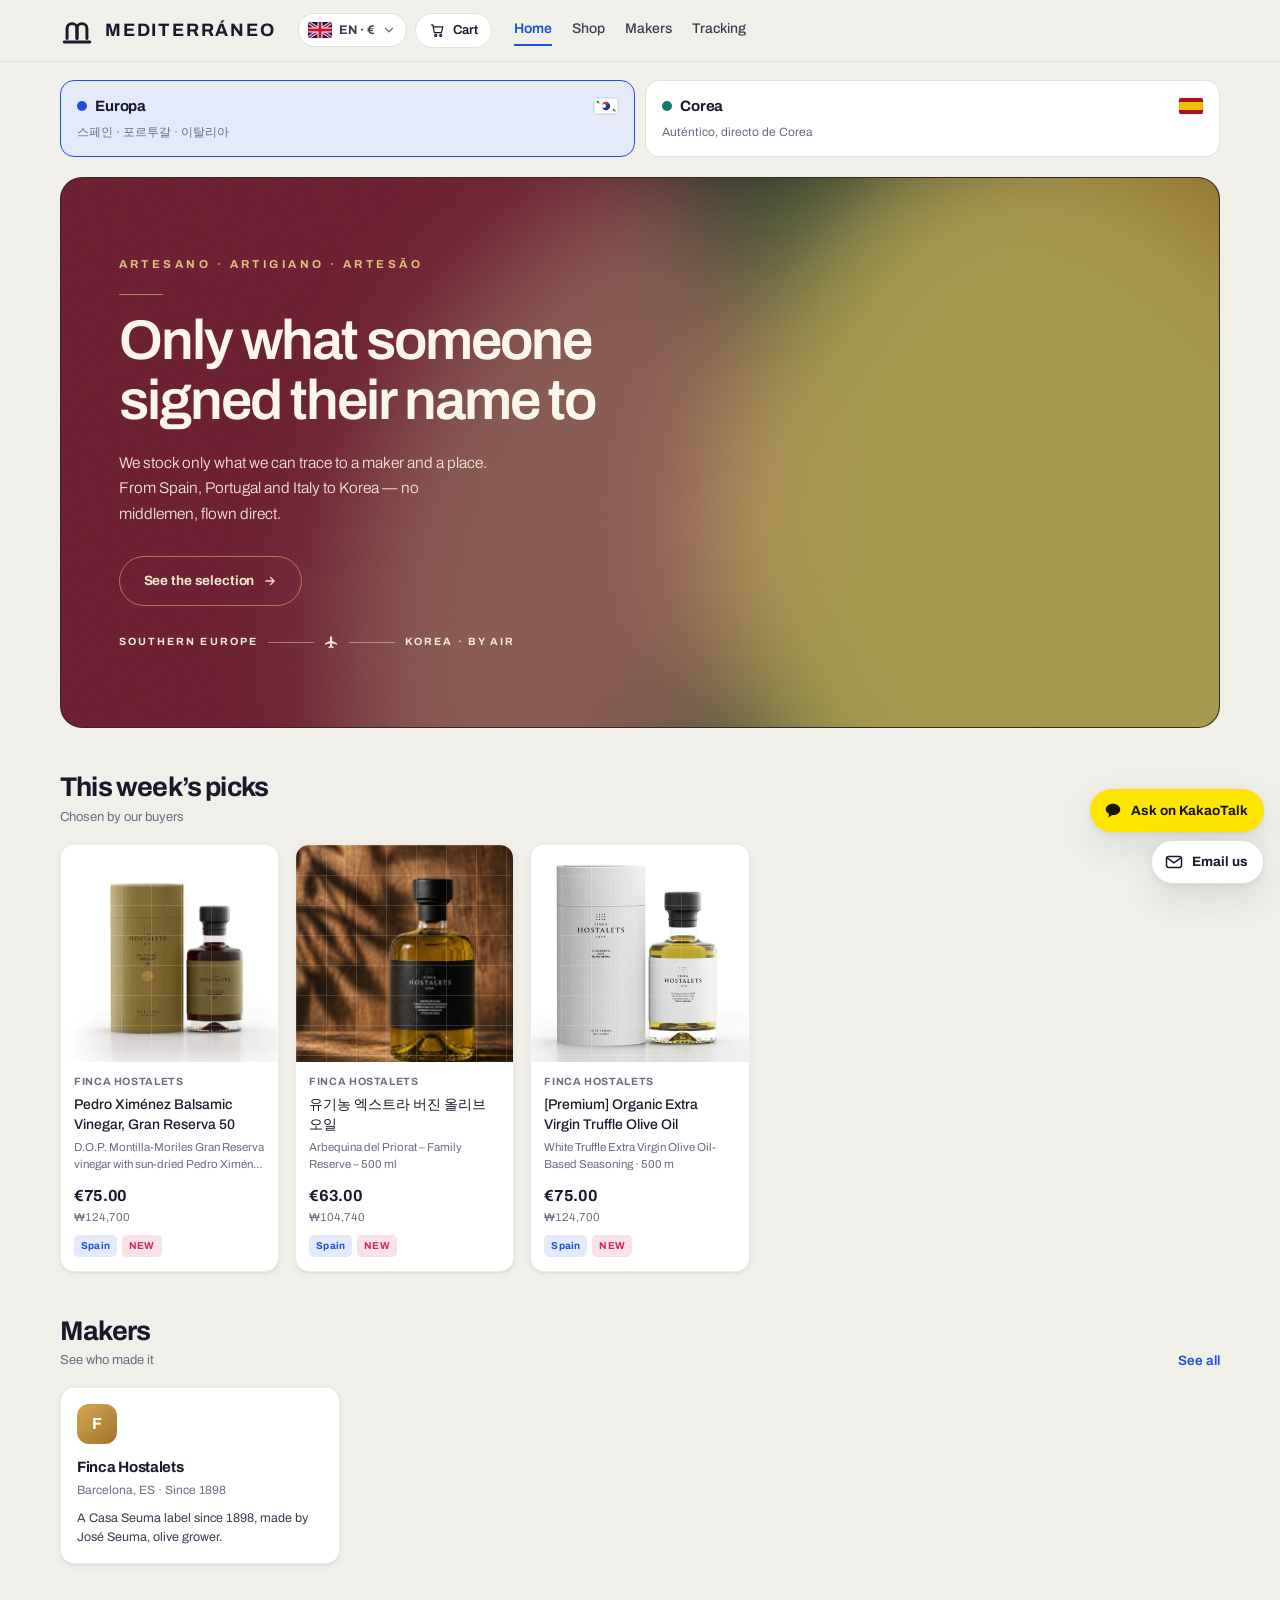
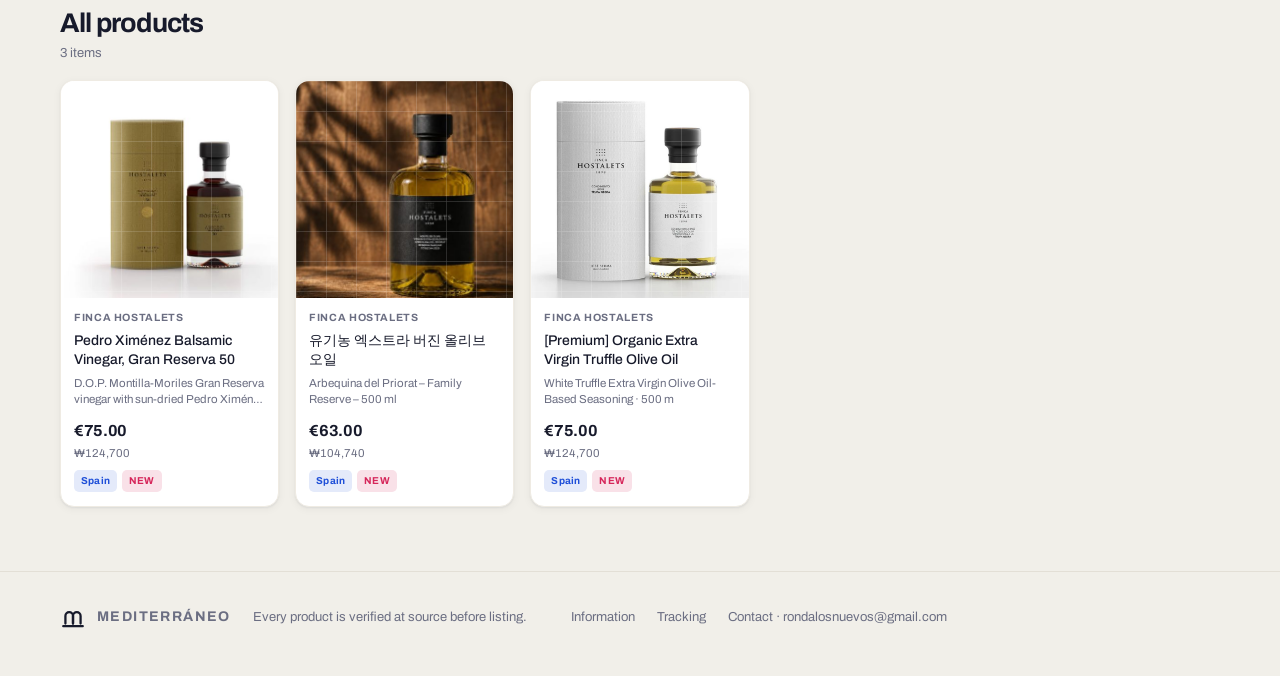
==== commit 19d4d3d5: "Add files via upload" ====
--- a/index.html
+++ b/index.html
@@ -28,6 +28,7 @@
 
 <script src="assets/i18n.js"></script>
 <script src="assets/data.js"></script>
+<script src="assets/policy.js"></script>
 <script src="assets/media.js"></script>
 <script src="assets/app.js"></script>
 <script>
--- a/assets/styles.css
+++ b/assets/styles.css
@@ -360,3 +360,64 @@
 .gth .play{position:absolute;inset:0;display:grid;place-items:center;background:rgba(10,12,20,.34)}
 .gth .play svg{width:24px;height:24px;fill:#fff}
 @media(max-width:820px){ .gth{flex:0 0 60px;width:60px;height:60px} }
+
+/* ===== 이용안내 · 배송 조회 ===== */
+.segbar{display:flex;gap:8px;margin:18px 0 4px;flex-wrap:wrap}
+.seg{padding:10px 18px;border-radius:999px;border:1px solid var(--line);background:var(--surface);
+  font-size:14px;font-weight:600;color:var(--muted);transition:.15s;cursor:pointer}
+.seg:hover{border-color:var(--muted)}
+.seg.on{background:var(--accent);border-color:var(--accent);color:var(--on-accent)}
+
+.polbody{margin-top:18px;background:var(--surface);border:1px solid var(--line);
+  border-radius:var(--r-m);box-shadow:var(--shadow-s);overflow:hidden}
+.polrow{padding:20px 22px;border-top:1px solid var(--line2)}
+.polrow:first-child{border-top:0}
+.polrow h3{font-size:15.5px;font-weight:700;display:flex;align-items:center;gap:10px;line-height:1.4}
+.polrow .pn{flex:0 0 24px;height:24px;border-radius:999px;background:var(--accent-soft);
+  color:var(--accent);font-size:12px;font-weight:700;display:grid;place-items:center}
+.polrow p{margin-top:9px;padding-left:34px;font-size:14px;line-height:1.75;color:var(--ink2)}
+
+.polfoot{margin-top:22px;padding:20px 22px;background:var(--surface2);border:1px dashed var(--line);
+  border-radius:var(--r-m)}
+.polfoot p{font-size:13.5px;color:var(--muted);line-height:1.7;margin-top:8px}
+.polfoot p:first-child{margin-top:0}
+.polfoot .btn{padding:11px 18px;font-size:14px;min-width:0}
+.polfoot .upd{font-size:12px;opacity:.8}
+
+.trackbox{margin-top:20px;background:var(--surface);border:1px solid var(--line);
+  border-radius:var(--r-m);box-shadow:var(--shadow-s);padding:22px;
+  display:grid;grid-template-columns:minmax(0,1fr) minmax(0,1.2fr) auto;gap:14px;align-items:end}
+.trackbox .btn.primary{flex:none;min-width:0;padding:13px 30px}
+.trkmsg{margin-top:12px;font-size:13.5px;line-height:1.65;color:var(--ink2);
+  background:var(--accent-soft);border-radius:var(--r-s);padding:12px 14px}
+@media(max-width:760px){ .trackbox{grid-template-columns:1fr} .trackbox .btn.primary{width:100%} }
+
+/* ===== 장바구니 결제 수단 ===== */
+.paylist{display:flex;flex-direction:column;gap:10px;margin-top:12px}
+.paym{display:flex;gap:12px;align-items:flex-start;padding:14px 15px;border:1px solid var(--line);
+  border-radius:12px;background:var(--surface2);cursor:pointer;transition:.15s}
+.paym:hover{border-color:var(--muted)}
+.paym.on{border-color:var(--accent);background:var(--accent-soft)}
+.paym.off{opacity:.62;cursor:not-allowed}
+.paym input{margin-top:3px;flex:none;accent-color:var(--accent)}
+.paym .pm-n{font-size:14.5px;font-weight:700;display:flex;align-items:center;gap:8px;flex-wrap:wrap}
+.paym .pm-d{font-size:12.5px;color:var(--muted);margin-top:4px;line-height:1.6}
+.pm-soon{font-size:10.5px;font-weight:700;letter-spacing:.04em;padding:3px 8px;border-radius:999px;
+  background:var(--line);color:var(--muted)}
+.agree{display:flex;gap:10px;align-items:flex-start;margin-top:16px;font-size:13.5px;line-height:1.6}
+.agree input{margin-top:3px;flex:none;accent-color:var(--accent)}
+.agree a{text-decoration:underline;color:var(--accent)}
+
+/* ===== 문의 단추 (오른쪽 아래) ===== */
+#mefab{position:fixed;right:16px;bottom:16px;z-index:60;display:flex;flex-direction:column;gap:8px;align-items:flex-end}
+#mefab .fb{display:inline-flex;align-items:center;gap:8px;padding:10px 15px 10px 12px;border-radius:999px;
+  font-size:13.5px;font-weight:700;box-shadow:var(--shadow-m);transition:.15s;border:1px solid transparent}
+#mefab .fb svg{width:20px;height:20px;flex:none}
+#mefab .fb:hover{transform:translateY(-1px)}
+#mefab .kko{background:#FEE500;color:#191600;fill:#191600}
+#mefab .ml{background:var(--surface);color:var(--ink);border-color:var(--line);stroke:var(--ink)}
+@media(max-width:680px){
+  #mefab{right:12px;bottom:12px;gap:7px}
+  #mefab .fb{padding:9px 13px 9px 11px;font-size:12.5px}
+  #mefab .fb svg{width:18px;height:18px}
+}
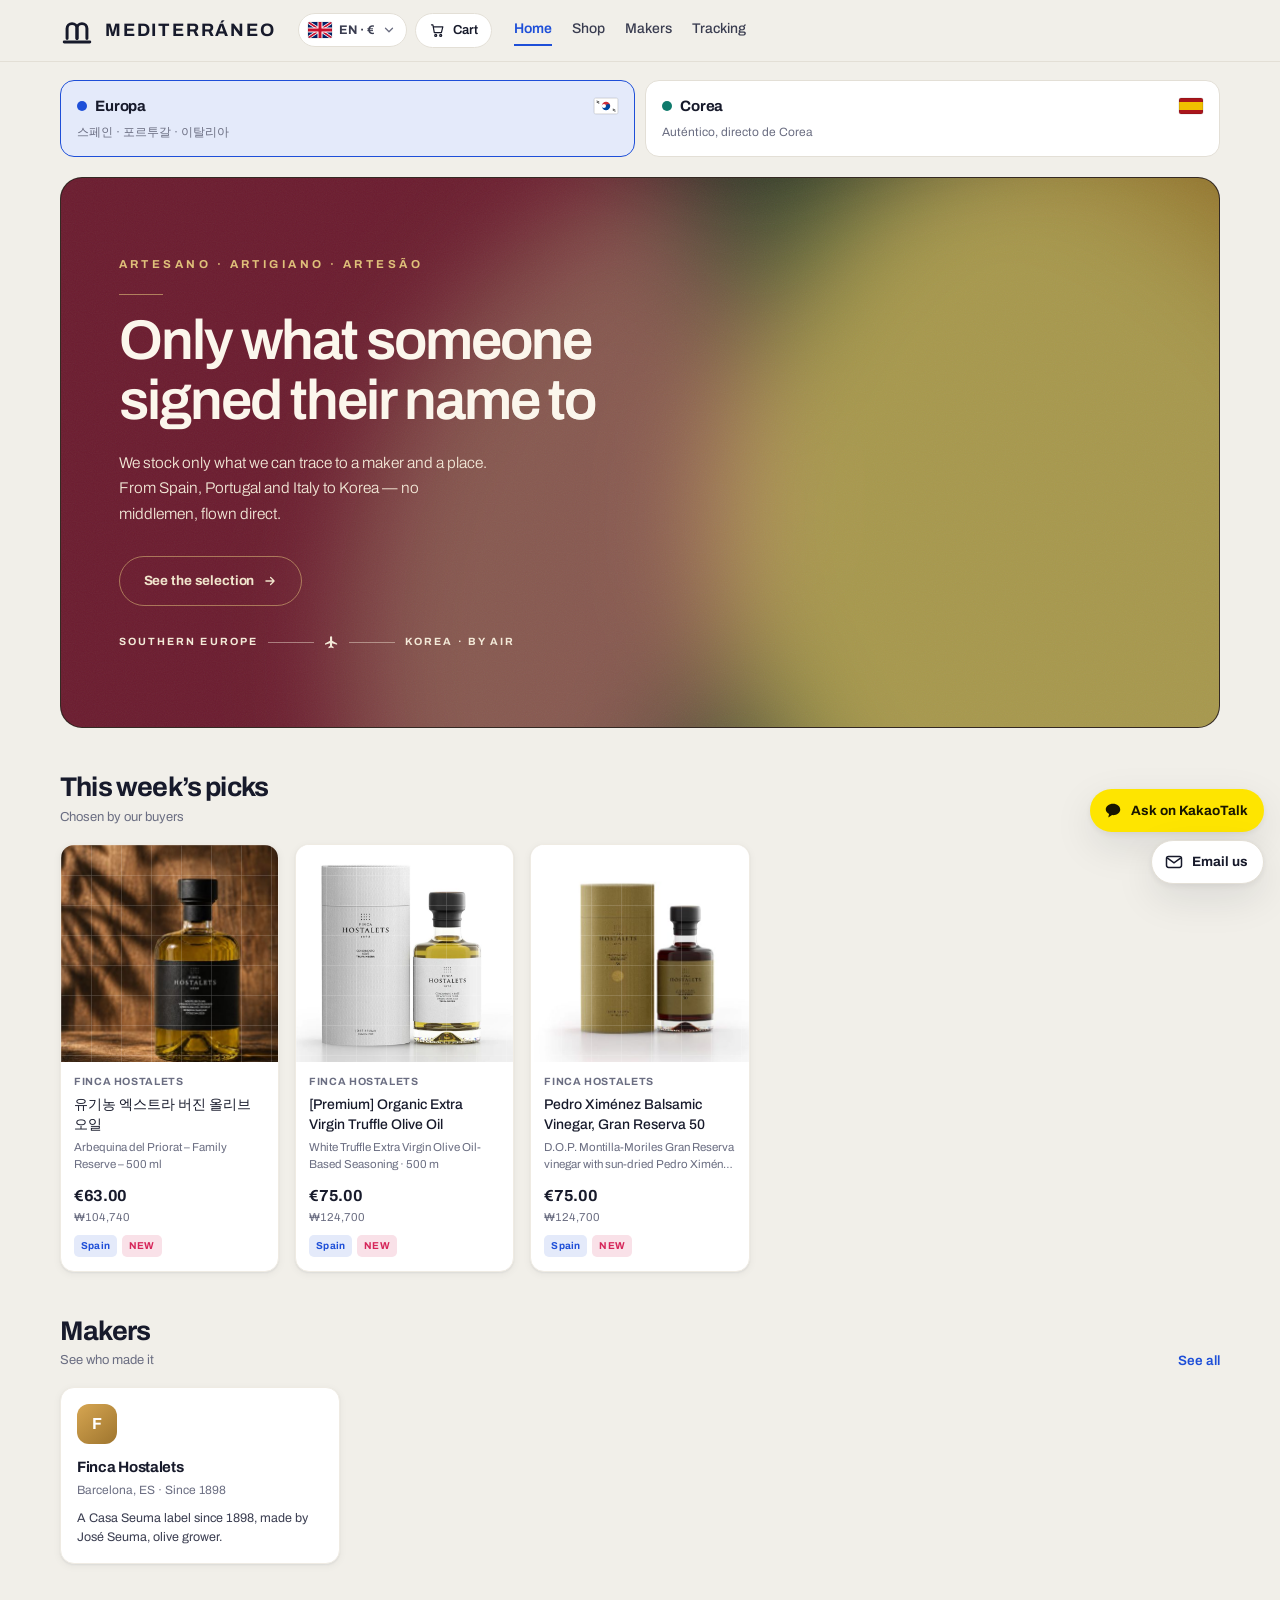
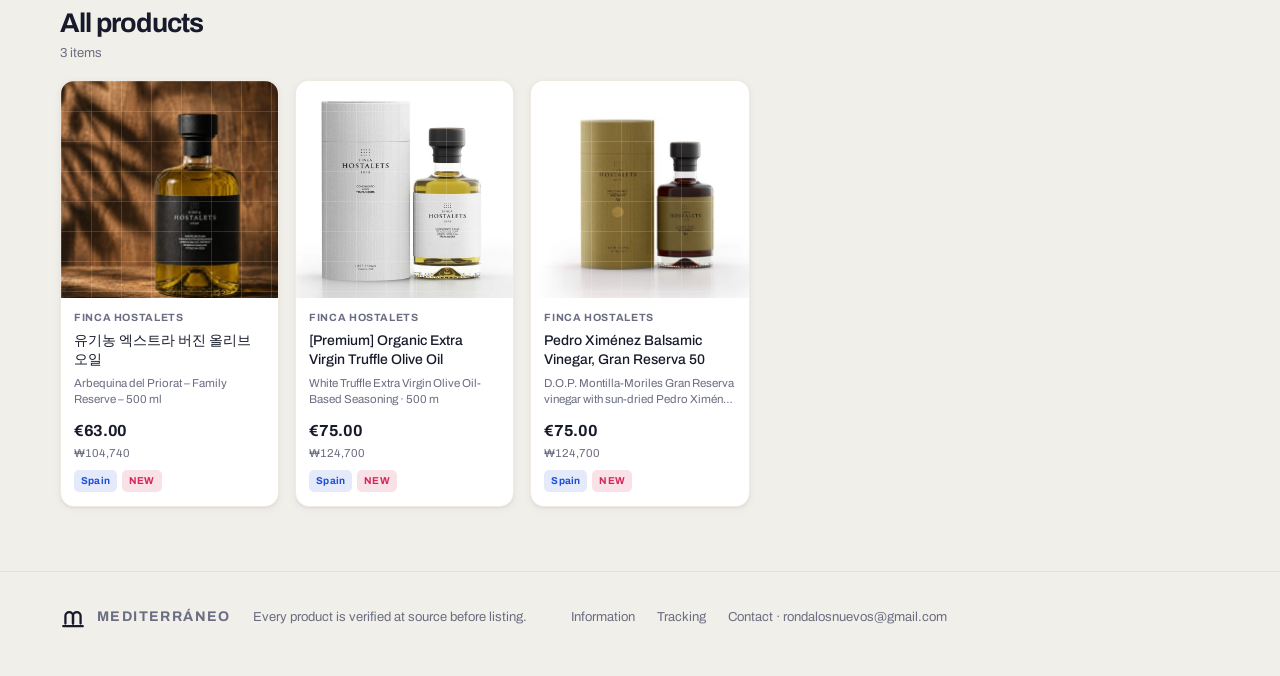
==== commit fca49a11: "Add files via upload" ====
--- a/index.html
+++ b/index.html
@@ -36,8 +36,8 @@
   var M = window.ME, S = M.S, t = M.t;
   M.boot('index.html', function () {
     var es = S.hall === 'es';
-    var list = M.PV().filter(function (p) { return p.hall === S.hall; });
-    var picks = list.filter(function (p) { return p.badge; }).slice(0, 8);
+    var list = M.shuffle(M.PV().filter(function (p) { return p.hall === S.hall; }));
+    var picks = list.slice(0, 8);
     var brands = M.B.filter(function (b) { return b.hall === S.hall; });
 
     document.getElementById('main').innerHTML =
--- a/assets/styles.css
+++ b/assets/styles.css
@@ -421,3 +421,32 @@
   #mefab .fb{padding:9px 13px 9px 11px;font-size:12.5px}
   #mefab .fb svg{width:18px;height:18px}
 }
+
+/* ===== 카드 등장 · 배지 반짝임 · 판매 수 =====
+   .pop 은 fill-mode 를 backwards 로 둡니다. forwards 로 두면 애니메이션이 끝난 뒤에도
+   마지막 키프레임(transform:none)이 남아 .pcard:hover 의 transform 을 눌러 버립니다. */
+@keyframes pop{from{opacity:0;transform:translateY(10px) scale(.985)}to{opacity:1;transform:none}}
+.pcard.pop{animation:pop .5s cubic-bezier(.22,.7,.25,1) calc(var(--i,0) * 55ms) backwards}
+
+@keyframes bdgflash{
+  0%   {box-shadow:0 0 0 0 color-mix(in srgb,currentColor 55%,transparent)}
+  14%  {box-shadow:0 0 0 5px color-mix(in srgb,currentColor 0%,transparent)}
+  100% {box-shadow:0 0 0 0 color-mix(in srgb,currentColor 0%,transparent)}
+}
+.bdg.flash{animation:bdgflash 3.2s ease-out 1.1s 3}
+
+.pimg .sold{
+  position:absolute;right:8px;bottom:8px;z-index:2;
+  display:inline-flex;align-items:baseline;gap:0;
+  padding:5px 10px;border-radius:999px;
+  background:rgba(12,14,22,.62);-webkit-backdrop-filter:blur(6px);backdrop-filter:blur(6px);
+  color:#fff;font-size:10.5px;font-weight:600;line-height:1.2;white-space:nowrap;
+  box-shadow:0 1px 6px rgba(0,0,0,.18)
+}
+.pimg .sold b{font-size:13px;font-weight:800;font-variant-numeric:tabular-nums;letter-spacing:-.02em}
+@media(max-width:520px){ .pimg .sold{right:6px;bottom:6px;padding:4px 8px;font-size:10px} .pimg .sold b{font-size:12px} }
+
+@media(prefers-reduced-motion:reduce){
+  .pcard.pop{animation:none}
+  .bdg.flash{animation:none}
+}
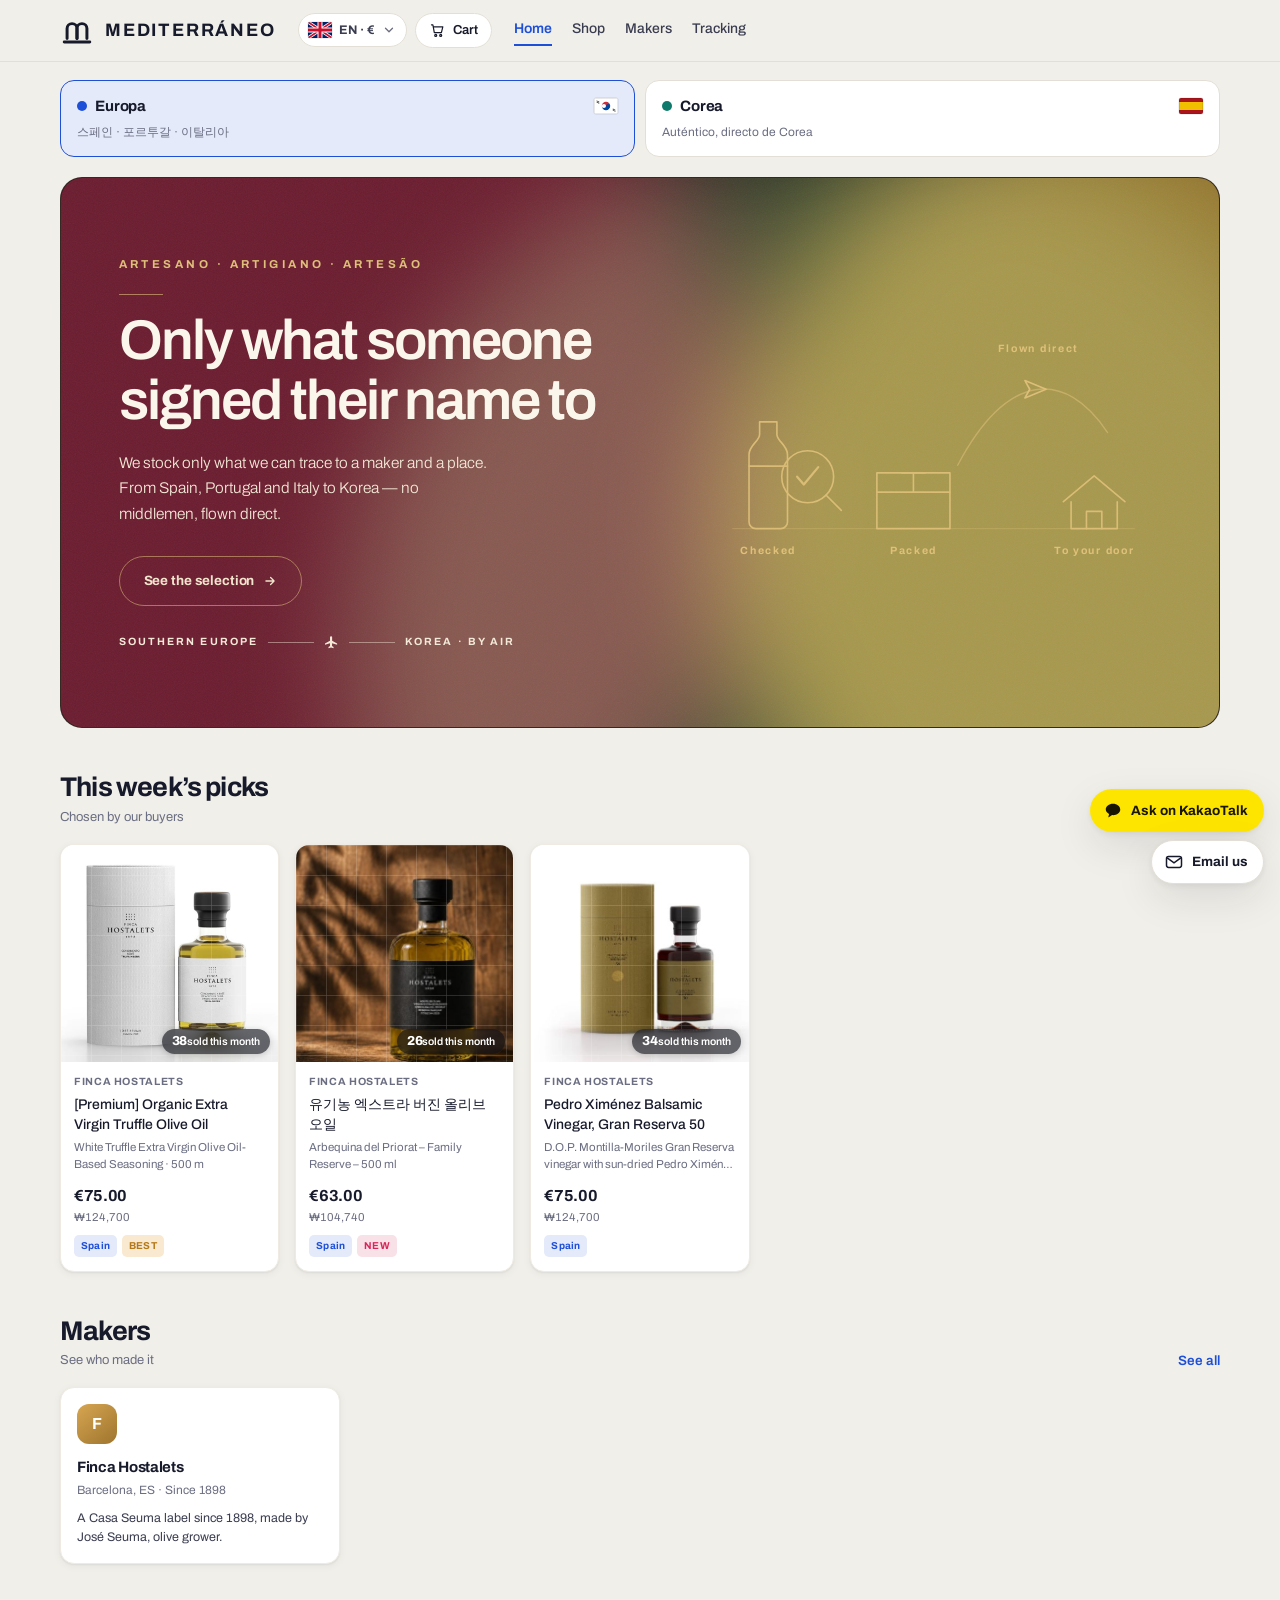
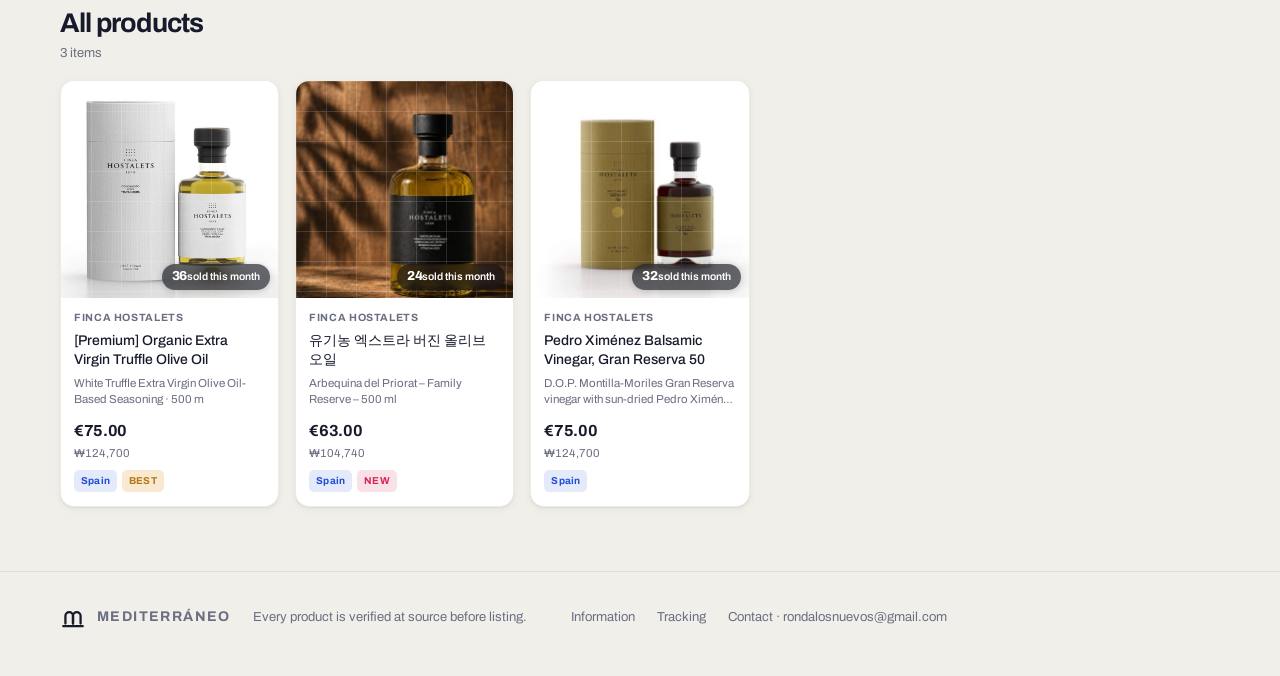
==== commit 8dc6816b: "Add files via upload" ====
--- a/index.html
+++ b/index.html
@@ -34,6 +34,104 @@
 <script>
 (function () {
   var M = window.ME, S = M.S, t = M.t;
+  /* ---------- 히어로 옆 스케치 ----------
+     검수 → 포장 → 항공 → 집. 선이 손으로 그리듯 차례로 이어집니다.
+     그림은 전부 선(stroke)이라 stroke-dashoffset 하나로 그렸다 지웠다 할 수 있습니다.
+     큰 화면에서만 나옵니다 (styles.css 의 900px 기준). */
+  function art() {
+    var lb = function (x, k, y) {
+      return '<text class="lb" x="' + x + '" y="' + (y || 298) + '">' + M.esc(t(k)) + '</text>';
+    };
+    return '<div class="hero-art" aria-hidden="true"><svg viewBox="0 56 480 274" preserveAspectRatio="xMidYMid meet">' +
+      '<path class="ground" data-draw d="M34 272H452"/>' +
+
+      /* ① 검수 — 오일 병과 돋보기 */
+      '<g class="st">' +
+        '<path data-draw d="M62 161h18v13c0 7 11 11 11 21v70a7 7 0 0 1-7 7H58a7 7 0 0 1-7-7v-70c0-10 11-14 11-21z"/>' +
+        '<path data-draw d="M51 207h40"/>' +
+        '<circle data-draw cx="112" cy="218" r="27"/>' +
+        '<path data-draw d="M131 237l16 16"/>' +
+        '<path class="tick" data-draw d="M101 218l7 8 15-18"/>' +
+      '</g>' +
+
+      /* ② 포장 — 상자와 테이프 */
+      '<g class="st">' +
+        '<path data-draw d="M184 214h76v58h-76z"/>' +
+        '<path data-draw d="M184 234h76"/>' +
+        '<path data-draw d="M222 214v20"/>' +
+        '<path data-draw d="M210 214h24"/>' +
+      '</g>' +
+
+      /* ③ 항공 — 궤적과 비행기 */
+      '<path class="arc" data-draw d="M268 206C320 108 380 106 424 172"/>' +
+      '<g class="st plane">' +
+        '<path data-draw d="M338 118l22 9-22 9 5-9z"/>' +
+      '</g>' +
+
+      /* ④ 집 */
+      '<g class="st">' +
+        '<path data-draw d="M378 244l32-27 32 27"/>' +
+        '<path data-draw d="M386 244v28h48v-28"/>' +
+        '<path data-draw d="M402 272v-18h16v18"/>' +
+      '</g>' +
+
+      lb(71, 'art.check') + lb(222, 'art.pack') + lb(352, 'art.fly', 88) + lb(410, 'art.door') +
+    '</svg></div>';
+  }
+
+  /* 선을 차례로 그립니다. 다 그리면 잠깐 두었다가 지우고 다시 그립니다.
+     길이는 브라우저에 물어봅니다 — 경로를 고쳐도 숫자를 손볼 필요가 없습니다. */
+  var artTimer = null;                            /* 화면을 다시 그려도 예전 타이머가 남지 않게 밖에 둡니다 */
+  function drawArt() {
+    if (artTimer) { clearTimeout(artTimer); artTimer = null; }
+    var box = document.querySelector('.hero-art');
+    if (!box) return;
+
+    var slow = window.matchMedia && window.matchMedia('(prefers-reduced-motion: reduce)').matches;
+    var lines = box.querySelectorAll('[data-draw]');
+    var labels = box.querySelectorAll('.lb');
+    var arc = box.querySelector('.arc');
+    var i;
+
+    for (i = 0; i < lines.length; i++) {
+      var el = lines[i], len = 0;
+      try { len = el.getTotalLength(); } catch (e) { len = 400; }
+      el.style.strokeDasharray = len;
+      el._len = len;
+    }
+    if (slow) {                                   /* 움직임을 꺼 둔 손님에게는 그냥 그려 둡니다 */
+      for (i = 0; i < lines.length; i++) { lines[i].style.transition = 'none'; lines[i].style.strokeDashoffset = 0; }
+      for (i = 0; i < labels.length; i++) labels[i].style.opacity = 1;
+      if (arc) arc.classList.add('march');
+      return;
+    }
+
+    var GAP = 210, DUR = 620;                     /* 한 선을 그리는 데 걸리는 시간과 간격 */
+    var last = 0;
+
+    var play = function (on) {
+      if (arc) arc.classList.remove('march');
+      for (var k = 0; k < lines.length; k++) {
+        var e2 = lines[k], d = on ? k * GAP : (lines.length - 1 - k) * 90;
+        e2.style.transition = 'stroke-dashoffset ' + (on ? DUR : 300) + 'ms cubic-bezier(.6,.05,.3,1) ' + d + 'ms';
+        e2.style.strokeDashoffset = on ? 0 : e2._len;
+        last = on ? d + DUR : d + 300;
+      }
+      for (var m = 0; m < labels.length; m++) {
+        labels[m].style.transition = 'opacity 500ms ease ' + (on ? (m + 1) * 700 : 0) + 'ms';
+        labels[m].style.opacity = on ? 1 : 0;
+      }
+      if (on && arc) setTimeout(function () { arc.classList.add('march'); }, last + 200);
+      artTimer = setTimeout(function () { play(!on); }, on ? last + 5200 : last + 500);
+    };
+
+    /* 처음엔 감춰 두고 시작합니다 */
+    for (i = 0; i < lines.length; i++) { lines[i].style.transition = 'none'; lines[i].style.strokeDashoffset = lines[i]._len; }
+    for (i = 0; i < labels.length; i++) { labels[i].style.transition = 'none'; labels[i].style.opacity = 0; }
+    box.getBoundingClientRect();                  /* 브라우저가 위 상태를 한 번 반영하게 합니다 */
+    setTimeout(function () { play(true); }, 500);
+  }
+
   M.boot('index.html', function () {
     var es = S.hall === 'es';
     var list = M.shuffle(M.PV().filter(function (p) { return p.hall === S.hall; }));
@@ -53,6 +151,7 @@
         return '<section class="hero">' +
           '<div class="blobs"><span class="blob b1"></span><span class="blob b2"></span><span class="blob b3"></span></div>' +
           '<div class="grain"></div>' +
+          '<div class="hero-copy">' +
           '<div class="tag rise" style="' + step() + '">' + t(es ? 'home.tagES' : 'home.tagKR') + '</div>' +
           '<div class="rule rise" style="' + step() + '"></div>' +
           '<h1>' + title + '</h1>' +
@@ -64,6 +163,8 @@
             '<svg class="pl" viewBox="0 0 24 24" aria-hidden="true"><path d="M21 15.5v-2l-8-4.5V3.7a1.7 1.7 0 0 0-3.4 0V9l-8 4.5v2l8-2.4v4.6l-2.4 1.6V21l4.1-1.1L15.3 21v-1.7L12.9 17.7V13.1z"/></svg>' +
             '<span class="ln2"></span><span>' + t(es ? 'home.rToES' : 'home.rToKR') + '</span>' +
           '</div>' +
+          '</div>' +
+          art() +
         '</section>';
       })() +
 
@@ -89,6 +190,8 @@
           : '<div class="empty"><div class="big">' + t('home.soon') + '</div>' +
             '<p style="margin-top:10px;color:var(--muted)">' + t('home.soonSub') + '</p></div>') +
       '</section>';
+
+    drawArt();          /* 화면을 다 그린 뒤에 선을 그리기 시작합니다 */
   });
 })();
 </script>
--- a/assets/styles.css
+++ b/assets/styles.css
@@ -450,3 +450,27 @@
   .pcard.pop{animation:none}
   .bdg.flash{animation:none}
 }
+
+/* ===== 히어로 옆 스케치 =====
+   검수 → 포장 → 항공 → 집. 큰 화면에서만 나옵니다. */
+.hero-copy{display:flex;flex-direction:column;justify-content:center;min-width:0}
+.hero-art{display:none}
+@media(min-width:900px){
+  .hero{display:grid;grid-template-columns:minmax(0,1fr) minmax(0,.86fr);
+    align-items:center;gap:clamp(24px,3.5vw,52px)}
+  .hero-art{display:block;min-width:0}
+}
+.hero-art svg{width:100%;height:auto;display:block;overflow:visible;
+  color:#DFC07A;fill:none;stroke:currentColor;
+  stroke-width:1.7;stroke-linecap:round;stroke-linejoin:round;vector-effect:non-scaling-stroke}
+.hero-art .st{opacity:.9}
+.hero-art .ground{opacity:.28;stroke-width:1.2}
+.hero-art .tick{stroke-width:2.4;opacity:1}
+.hero-art .plane{opacity:.95}
+.hero-art .arc{opacity:.55;stroke-width:1.4}
+.hero-art .lb{fill:currentColor;stroke:none;opacity:0;
+  font-size:11px;font-weight:700;letter-spacing:.16em;text-anchor:middle}
+/* 다 그린 뒤 궤적의 점선이 집 쪽으로 천천히 흐릅니다 */
+.hero-art .arc.march{stroke-dasharray:5 8 !important;animation:march 2.6s linear infinite}
+@keyframes march{to{stroke-dashoffset:-13}}
+@media(prefers-reduced-motion:reduce){ .hero-art .arc.march{animation:none} }
